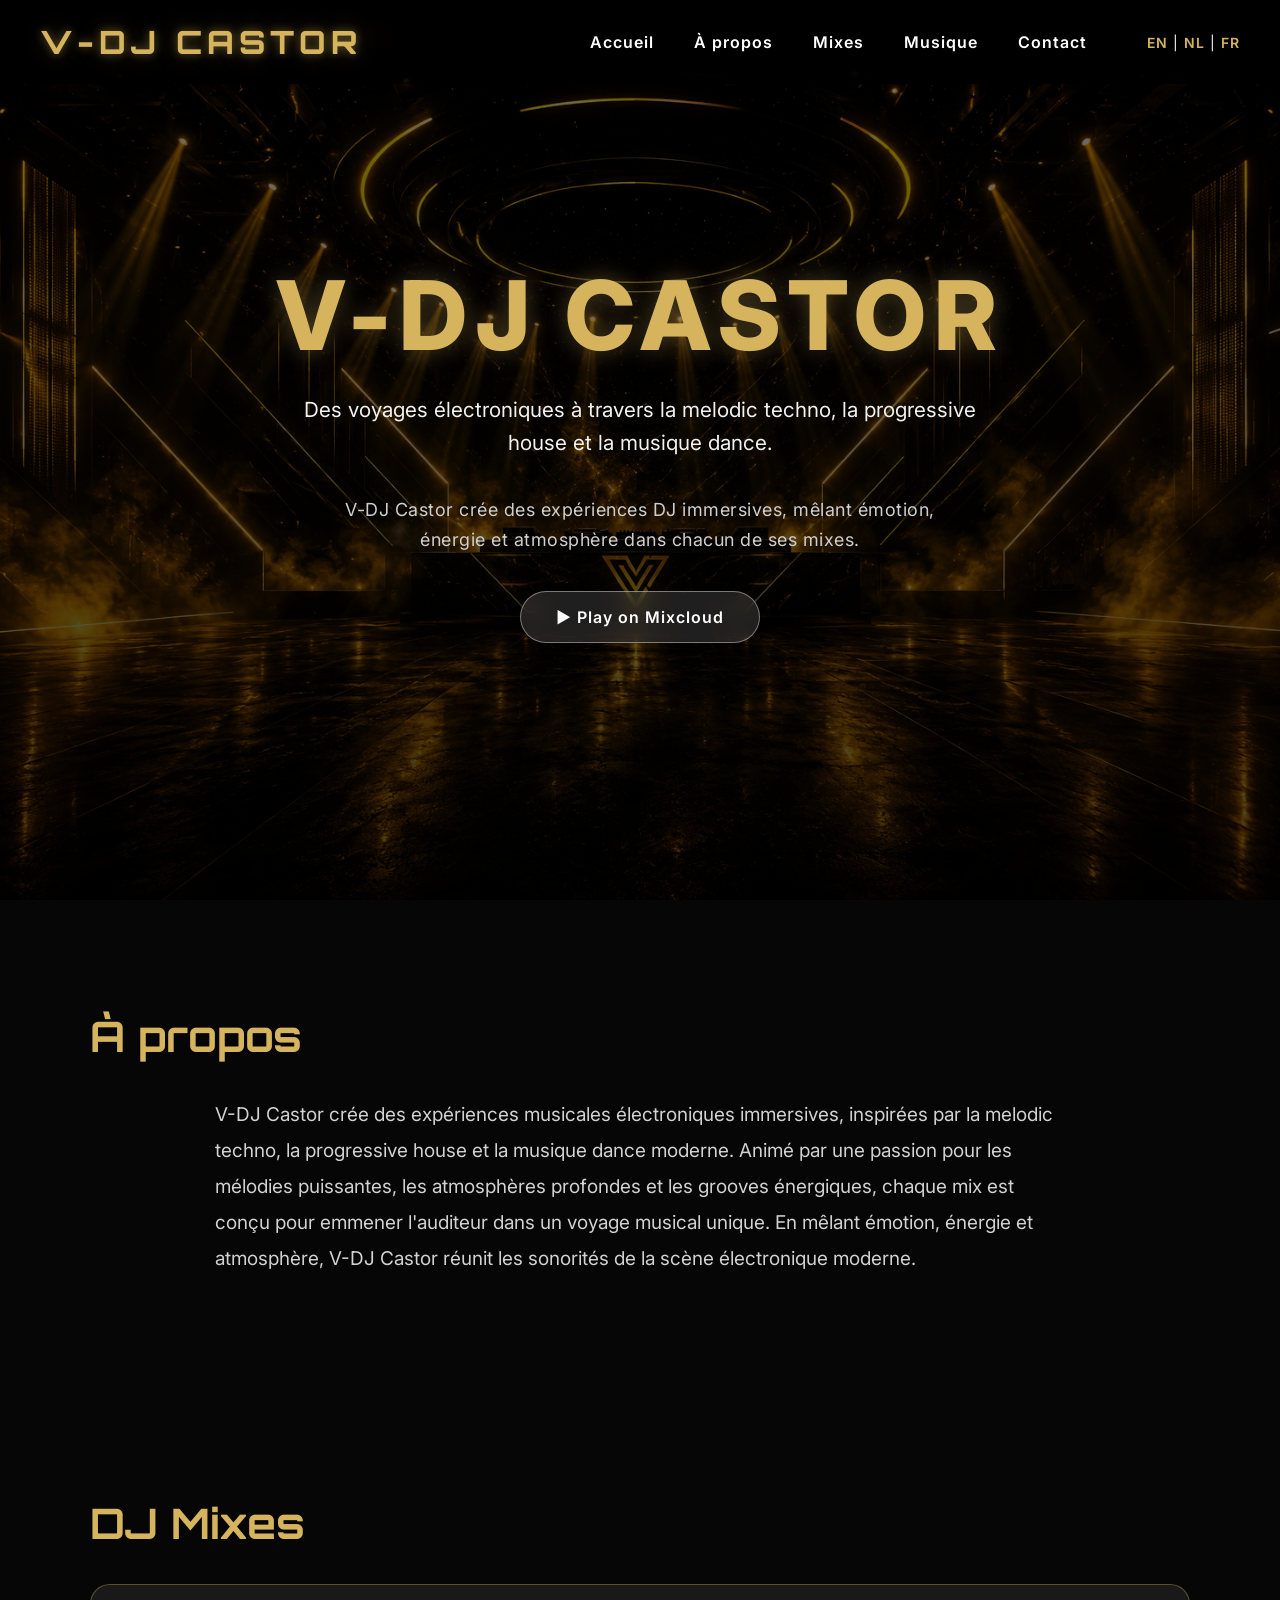
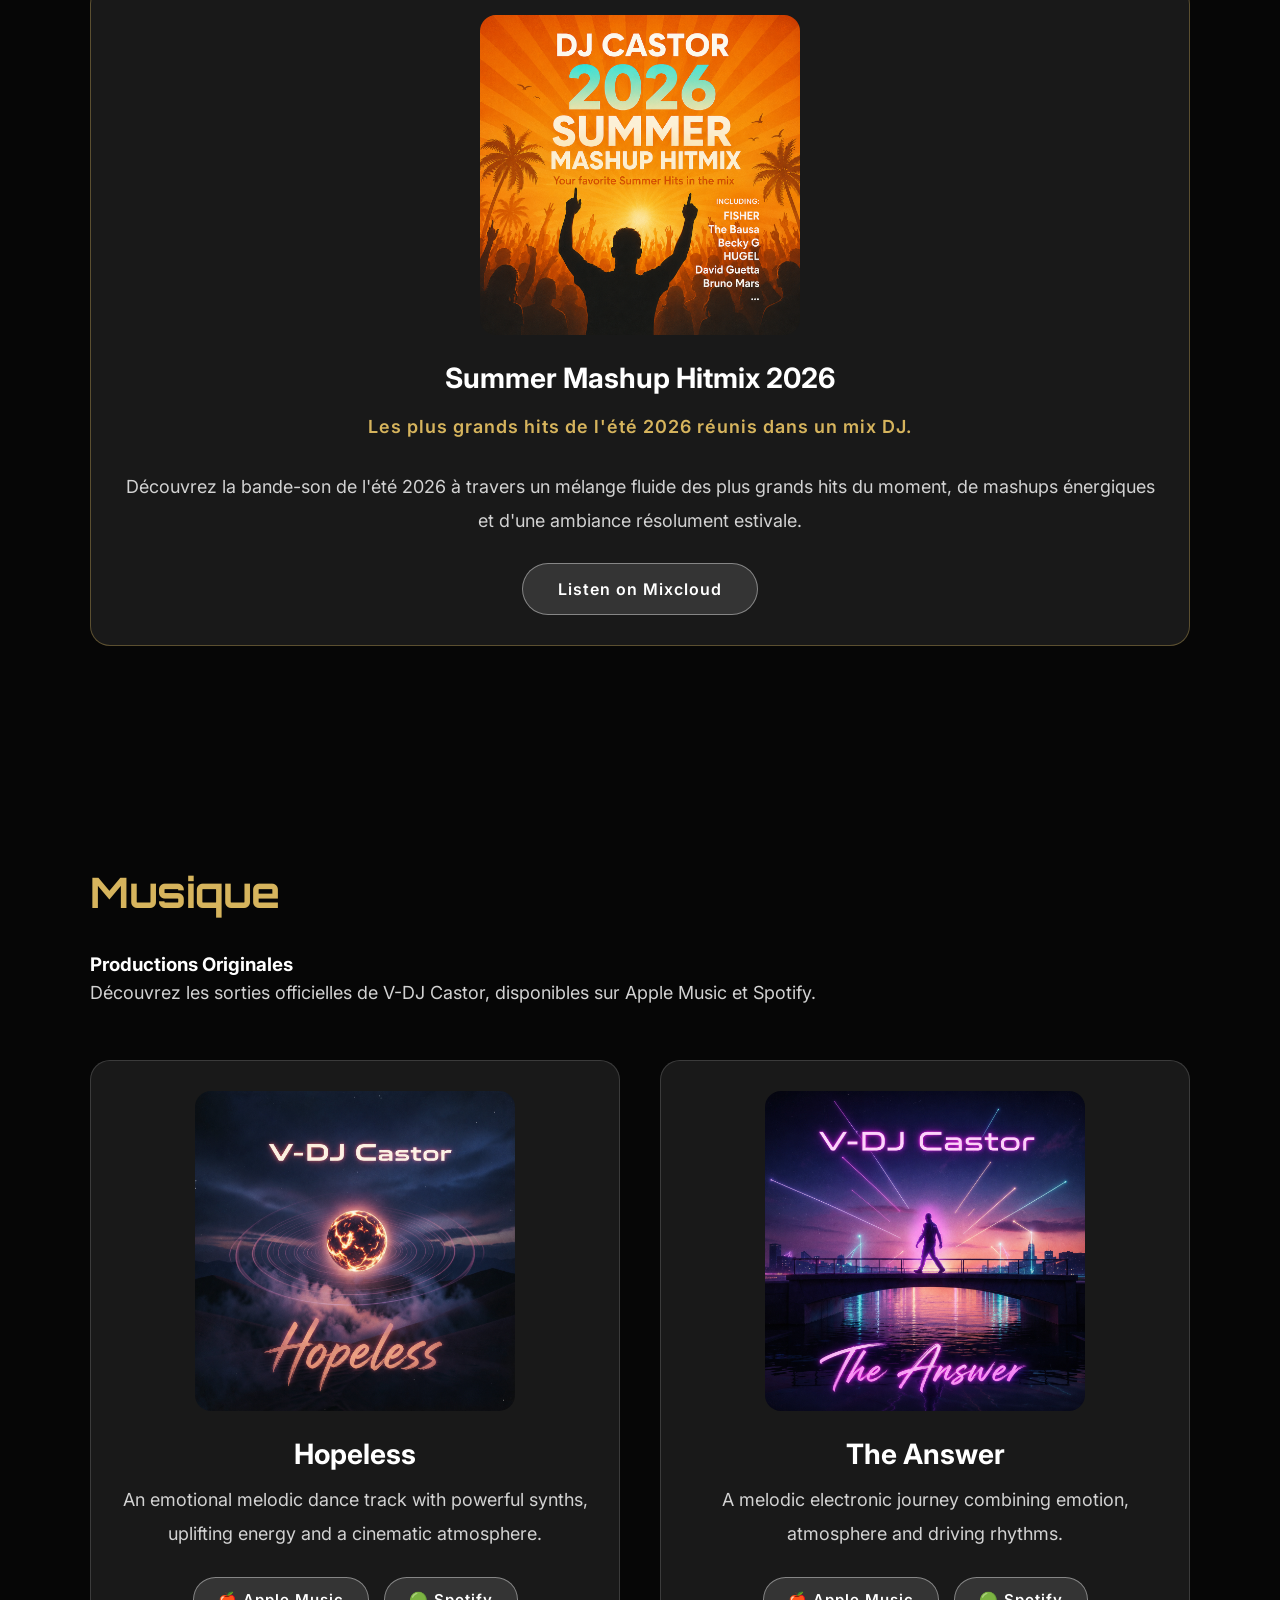
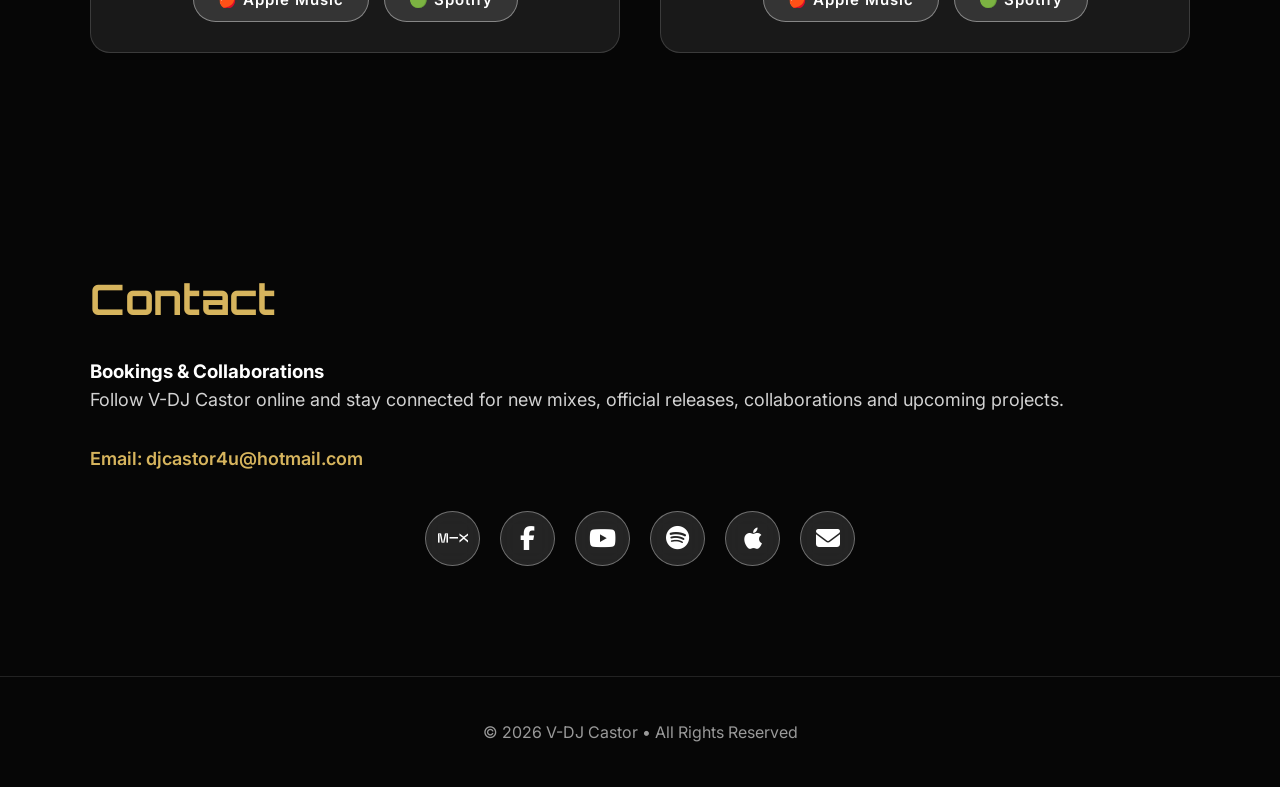
==== fr.html @ 3f1570de "Translate music section to French" ====
<!DOCTYPE html>
<html lang="fr">

<head>
    <meta charset="UTF-8">
    <meta name="viewport" content="width=device-width, initial-scale=1.0">

    <title>V-DJ Castor | Site Officiel</title>

    <meta name="description" content="Official website of V-DJ Castor. Electronic music, melodic techno, progressive house and exclusive DJ mixes.">

    <link rel="stylesheet" href="css/style.css">
    <link rel="stylesheet" href="https://cdnjs.cloudflare.com/ajax/libs/font-awesome/6.7.2/css/all.min.css">
</head>

<body>

<header>

    <nav class="navbar">

        <div class="logo">
            V-DJ CASTOR
        </div>

<ul class="menu">
    <li><a href="#">Accueil</a></li>
    <li><a href="#about">À propos</a></li>
    <li><a href="#mixes">Mixes</a></li>
    <li><a href="#music">Musique</a></li>
    <li><a href="#contact">Contact</a></li>

    <li class="language">
        <a href="index.html">EN</a> |
        <a href="nl.html">NL</a> |
        <a href="fr.html">FR</a>
    </li>

</ul>

    </nav>

</header>



<section class="hero">

    <div class="overlay"></div>

    <div class="hero-content">

        <h1>V-DJ CASTOR</h1>

<p class="tagline">

    Des voyages électroniques à travers la melodic techno,
    la progressive house et la musique dance.

</p>

<p class="hero-description">

    V-DJ Castor crée des expériences DJ immersives,
    mêlant émotion, énergie et atmosphère dans chacun de ses mixes.

</p>

        <div class="buttons">

<a href="https://www.mixcloud.com/vdjcastor/summer-mashup-hitmix-2026/"
   target="_blank"
   class="btn">

    ▶ Play on Mixcloud

</a>

        </div>

    </div>

</section>



<section id="about">

    <div class="container">

        <h2>À propos</h2>

<p>

V-DJ Castor crée des expériences musicales électroniques immersives,
inspirées par la melodic techno, la progressive house et la musique dance moderne.

Animé par une passion pour les mélodies puissantes, les atmosphères profondes
et les grooves énergiques, chaque mix est conçu pour emmener l'auditeur
dans un voyage musical unique.

En mêlant émotion, énergie et atmosphère, V-DJ Castor réunit
les sonorités de la scène électronique moderne.

</p>

    </div>

</section>



<section id="mixes">

    <div class="container">

        <h2>DJ Mixes</h2>

        <div class="release-card">

            <img src="summer-mashup-hitmix-2026.png" alt="Summer Mashup Hitmix 2026 artwork">

<h3>Summer Mashup Hitmix 2026</h3>

<p class="mix-subtitle">

Les plus grands hits de l'été 2026 réunis dans un mix DJ.

</p>

<p>

Découvrez la bande-son de l'été 2026 à travers un mélange fluide
des plus grands hits du moment, de mashups énergiques
et d'une ambiance résolument estivale.

</p>

            <a href="https://www.mixcloud.com/vdjcastor/summer-mashup-hitmix-2026/"
               target="_blank"
               class="btn">

                Listen on Mixcloud

            </a>

        </div>

    </div>

</section>



<section id="music">

    <div class="container">

        <h2>Musique</h2>

        <h3>Productions Originales</h3>

        <p>

Découvrez les sorties officielles de V-DJ Castor,
disponibles sur Apple Music et Spotify.

        </p>

        <div class="release-grid">

            <div class="release-card">

                <img src="Hopeless cover art.png" alt="Hopeless cover artwork">

                <h3>Hopeless</h3>

                <p>

                    An emotional melodic dance track with powerful synths,
                    uplifting energy and a cinematic atmosphere.

                </p>

                <div class="release-buttons">

                    <a href="https://music.apple.com/be/album/hopeless-single/6775090363?l=nl"
                       target="_blank"
                       class="btn">

                        🍎 Apple Music

                    </a>

                    <a href="https://open.spotify.com/album/4sCJBItU2hN3xuMqGsxaxc?si=ZPh7dilHTuiEB2zSJ-w8Kw"
                       target="_blank"
                       class="btn">

                        🟢 Spotify

                    </a>

                </div>

            </div>

            <div class="release-card">

                <img src="The Answer cover art.png" alt="The Answer cover artwork">

                <h3>The Answer</h3>

                <p>

                    A melodic electronic journey combining emotion,
                    atmosphere and driving rhythms.

                </p>

                <div class="release-buttons">

                    <a href="https://music.apple.com/be/album/the-answer/6775074462?i=6775074793&l=nl"
                       target="_blank"
                       class="btn">

                        🍎 Apple Music

                    </a>

                    <a href="https://open.spotify.com/album/5et8XzQN81DNGTvFKgespl?si=CTxkw0fFRmKLQF6msoszQQ"
                       target="_blank"
                       class="btn">

                        🟢 Spotify

                    </a>

                </div>

            </div>

        </div>

    </div>

</section>


<section id="contact">

    <div class="container">

        <h2>Contact</h2>

        <h3>Bookings & Collaborations</h3>

        <p>
Follow V-DJ Castor online and stay connected for new mixes,
official releases, collaborations and upcoming projects.
        </p>

<p class="contact-email">

    Email: djcastor4u@hotmail.com

</p>

<div class="social-links">

    <a href="https://www.mixcloud.com/vdjcastor/" target="_blank" aria-label="Mixcloud">
        <i class="fa-brands fa-mixcloud"></i>
    </a>

    <a href="https://www.facebook.com/vdjcastor" target="_blank" aria-label="Facebook">
        <i class="fa-brands fa-facebook-f"></i>
    </a>

    <a href="https://www.youtube.com/@VDJCastor" target="_blank" aria-label="YouTube">
        <i class="fa-brands fa-youtube"></i>
    </a>

    <a href="https://open.spotify.com/artist/5SA2V8er8VQ8q1bQQ3dQsD" target="_blank" aria-label="Spotify">
        <i class="fa-brands fa-spotify"></i>
    </a>

    <a href="https://music.apple.com/be/artist/v-dj-castor/6775043897?l=nl" target="_blank" aria-label="Apple Music">
        <i class="fa-brands fa-apple"></i>
    </a>

    <a href="mailto:djcastor4u@hotmail.com" aria-label="Email">
        <i class="fa-solid fa-envelope"></i>
    </a>

</div>

    </div>

</section>



<footer>

    © 2026 V-DJ Castor • All Rights Reserved

</footer>


<script src="js/script.js"></script>

</body>
</html>
---- css/style.css ----
/* ===========================
   GOOGLE FONT
=========================== */

@import url('https://fonts.googleapis.com/css2?family=Orbitron:wght@400;600;700&family=Inter:wght@300;400;500;600&display=swap');



/* ===========================
   RESET
=========================== */

*{
    margin:0;
    padding:0;
    box-sizing:border-box;
}



html{
    scroll-behavior:smooth;
}



body{

    background:#060606;

    color:white;

    font-family:'Inter',sans-serif;

}



/* ===========================
   NAVIGATION
=========================== */

header{

    position:fixed;

    top:0;

    width:100%;

    z-index:1000;

    background:rgba(0,0,0,.45);

    backdrop-filter:blur(12px);

}



.navbar{

    width:100%;

    max-width:1300px;

    margin:auto;

    display:flex;

    justify-content:space-between;

    align-items:center;

    padding:22px 40px;

    background:rgba(0,0,0,.25);

    backdrop-filter:blur(10px);

}



.logo{

    font-family:'Orbitron',sans-serif;

    color:#d6b45d;

    font-size:32px;

    letter-spacing:5px;

    font-weight:800;

    text-transform:uppercase;

    text-shadow:
    0 0 10px rgba(214,180,93,.45),
    0 0 25px rgba(214,180,93,.25);

}



.menu{

    list-style:none;

    display:flex;

    align-items:center;

    gap:40px;

    margin:0;

    padding:0;

}



.menu a{

    color:white;

    text-decoration:none;

    font-weight:600;

    letter-spacing:1px;

    position:relative;

    transition:.3s ease;

}


/* hover effect */

.menu a:hover{

    color:#d6b45d;

    text-shadow:
    0 0 10px rgba(214,180,93,.5);

}



/* ===========================
   HERO
=========================== */

.hero{

    height:100vh;

    background:
    linear-gradient(rgba(0,0,0,.55),rgba(0,0,0,.72)),
    url("../background.jpg");

    background-size:cover;

    background-position:center;

    display:flex;

    justify-content:center;

    align-items:center;

    text-align:center;

    position:relative;

}



.hero-content{

    position:relative;

    z-index:2;

    max-width:900px;

    padding:20px;

}


.hero-content h1{

    font-size:clamp(3rem,8vw,6rem);

    letter-spacing:8px;

    margin-bottom:20px;

    font-weight:800;

    text-transform:uppercase;

    color:#d6b45d;

    text-shadow:0 0 25px rgba(214,180,93,.35);

}


.tagline{

    font-size:1.3rem;

    line-height:1.6;

    max-width:700px;

    margin:0 auto 35px;

    color:#f2f2f2;

}


/* ===========================
   BUTTON
=========================== */

.btn{

    display:inline-block;

    padding:15px 35px;

    border-radius:50px;

    background:rgba(255,255,255,.12);

    border:1px solid rgba(255,255,255,.4);

    color:white;

    text-decoration:none;

    font-weight:600;

    letter-spacing:1px;

    backdrop-filter:blur(10px);

    transition:.3s ease;

}


.btn:hover{

    transform:translateY(-3px);

    background:rgba(255,255,255,.25);

}



/* ===========================
   CONTENT
=========================== */

section{

    padding:110px 30px;

}



.container{

    max-width:1100px;

    margin:auto;

}



h2{

    font-family:'Orbitron',sans-serif;

    color:#d6b45d;

    font-size:42px;

    margin-bottom:35px;

}



p{

    line-height:1.9;

    font-size:18px;

    color:#d2d2d2;

}



/* ===========================
   CARD
=========================== */

.card{

    margin-top:40px;

    background:#111111;

    border:1px solid rgba(214,180,93,.35);

    border-radius:18px;

    padding:35px;

    transition:.35s;

}



.card:hover{

    transform:translateY(-6px);

    box-shadow:0 0 30px rgba(214,180,93,.18);

}



/* ===========================
   FOOTER
=========================== */

footer{

    text-align:center;

    padding:45px;

    color:#999;

    border-top:1px solid #222;

}



/* ===========================
   MOBILE
=========================== */

@media(max-width:900px){

.menu{

display:none;

}

.hero h1{

font-size:52px;

letter-spacing:3px;

}

.tagline{

    font-size:18px;

}

}
/* ===========================
   SOCIAL LINKS
=========================== */

.social-links{

    display:flex;

    justify-content:center;

    flex-wrap:wrap;

    gap:20px;

    margin-top:35px;

}


.social-links a{

    display:inline-flex;

    align-items:center;

    justify-content:center;

    width:55px;

    height:55px;

    border-radius:50%;

    color:white;

    text-decoration:none;

    font-size:24px;

    background:rgba(255,255,255,.12);

    border:1px solid rgba(255,255,255,.35);

    backdrop-filter:blur(10px);

    transition:.3s ease;

}


.social-links a:hover{

    color:#d6b45d;

    border-color:#d6b45d;

    transform:translateY(-3px);

    box-shadow:0 0 15px rgba(214,180,93,.35);

}
   .social-links a i{

    color:white;

}


.social-links a:hover i{

    color:#d6b45d;

}
.social-links a,
.social-links a:visited,
.social-links a i,
.social-links a:visited i {

    color:white !important;

}


.social-links a:hover,
.social-links a:hover i {

    color:#d6b45d !important;

}
/* ===========================
   RELEASE CARDS
=========================== */

.release-grid{

    display:grid;

    grid-template-columns:repeat(auto-fit,minmax(320px,1fr));

    gap:40px;

    margin-top:50px;

}

.release-card{

    background:rgba(255,255,255,.08);

    border:1px solid rgba(255,255,255,.15);

    border-radius:20px;

    padding:30px;

    text-align:center;

    transition:.35s ease;

}

.release-card:hover{

    transform:translateY(-8px);

    box-shadow:0 0 30px rgba(214,180,93,.20);

}

.release-card img{

    width:100%;

    max-width:320px;

    border-radius:16px;

    margin-bottom:22px;

    transition:.35s ease;

}

.release-card:hover img{

    transform:scale(1.03);

}

.release-card h3{

    margin-bottom:12px;

    font-size:28px;

}

.release-card p{

    margin-bottom:25px;

}

.release-buttons{

    display:flex;

    justify-content:center;

    gap:15px;

    flex-wrap:wrap;

}

.release-buttons .btn{

    padding:12px 24px;

    font-size:15px;

}

.release-card{

    overflow:hidden;

}

.release-card img{

    transition:transform .35s ease;

}

.release-card:hover img{

    transform:scale(1.04);

}

.mix-subtitle{

    color:#d6b45d;

    font-weight:600;

    font-size:18px;

    margin:15px 0 10px;

    letter-spacing:1px;

}

#mixes .release-card{

    border-color:rgba(214,180,93,.35);

}

.hero-description{

    max-width:650px;

    margin:0 auto 35px;

    color:#cfcfcf;

    font-size:18px;

    line-height:1.7;

    letter-spacing:.5px;

}

#about p{

    max-width:850px;

    margin:auto;

    font-size:19px;

    line-height:1.9;

}

.contact-email{

    margin-top:25px;

    color:#d6b45d;

    font-weight:600;

    font-size:18px;

}

.language{

    margin-left:20px;

    font-size:14px;

    letter-spacing:1px;

}

.language a{

    color:#d6b45d;

    text-decoration:none;

    font-weight:600;

}

.language a:hover{

    color:white;

}
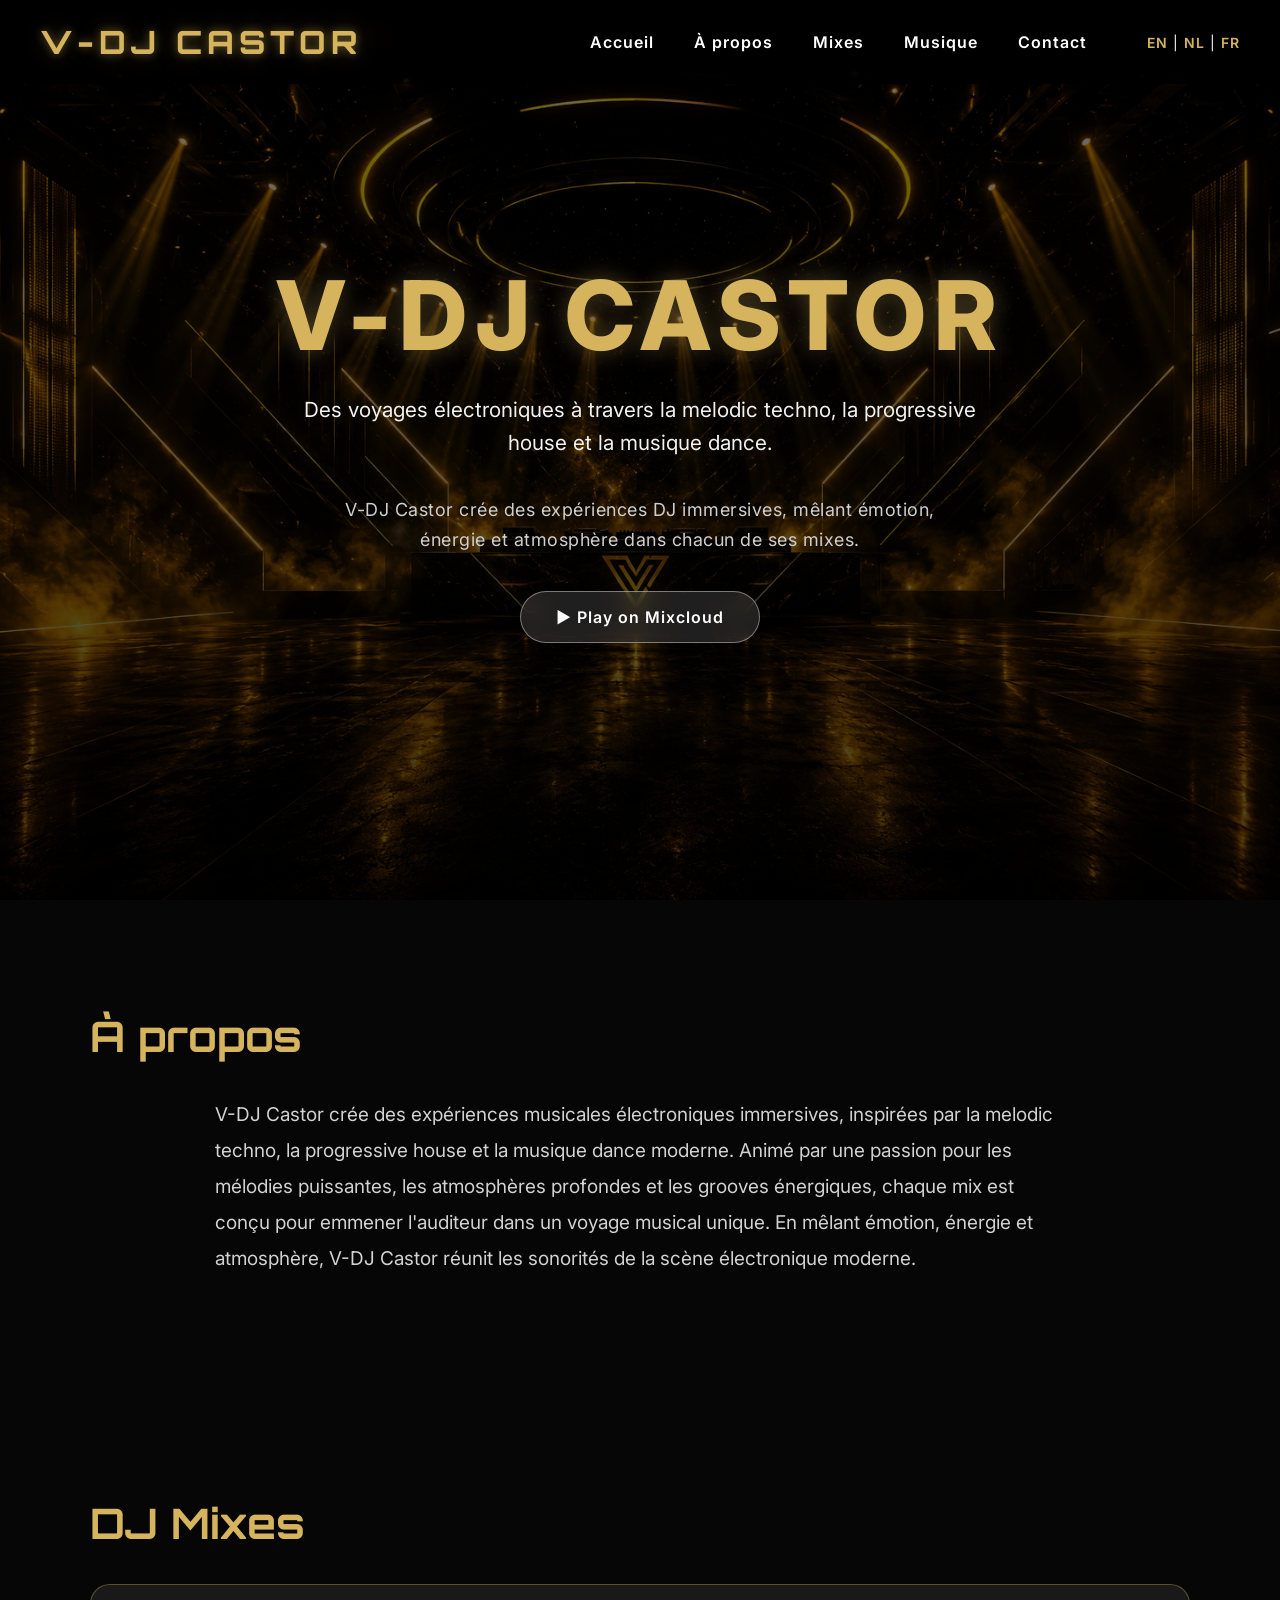
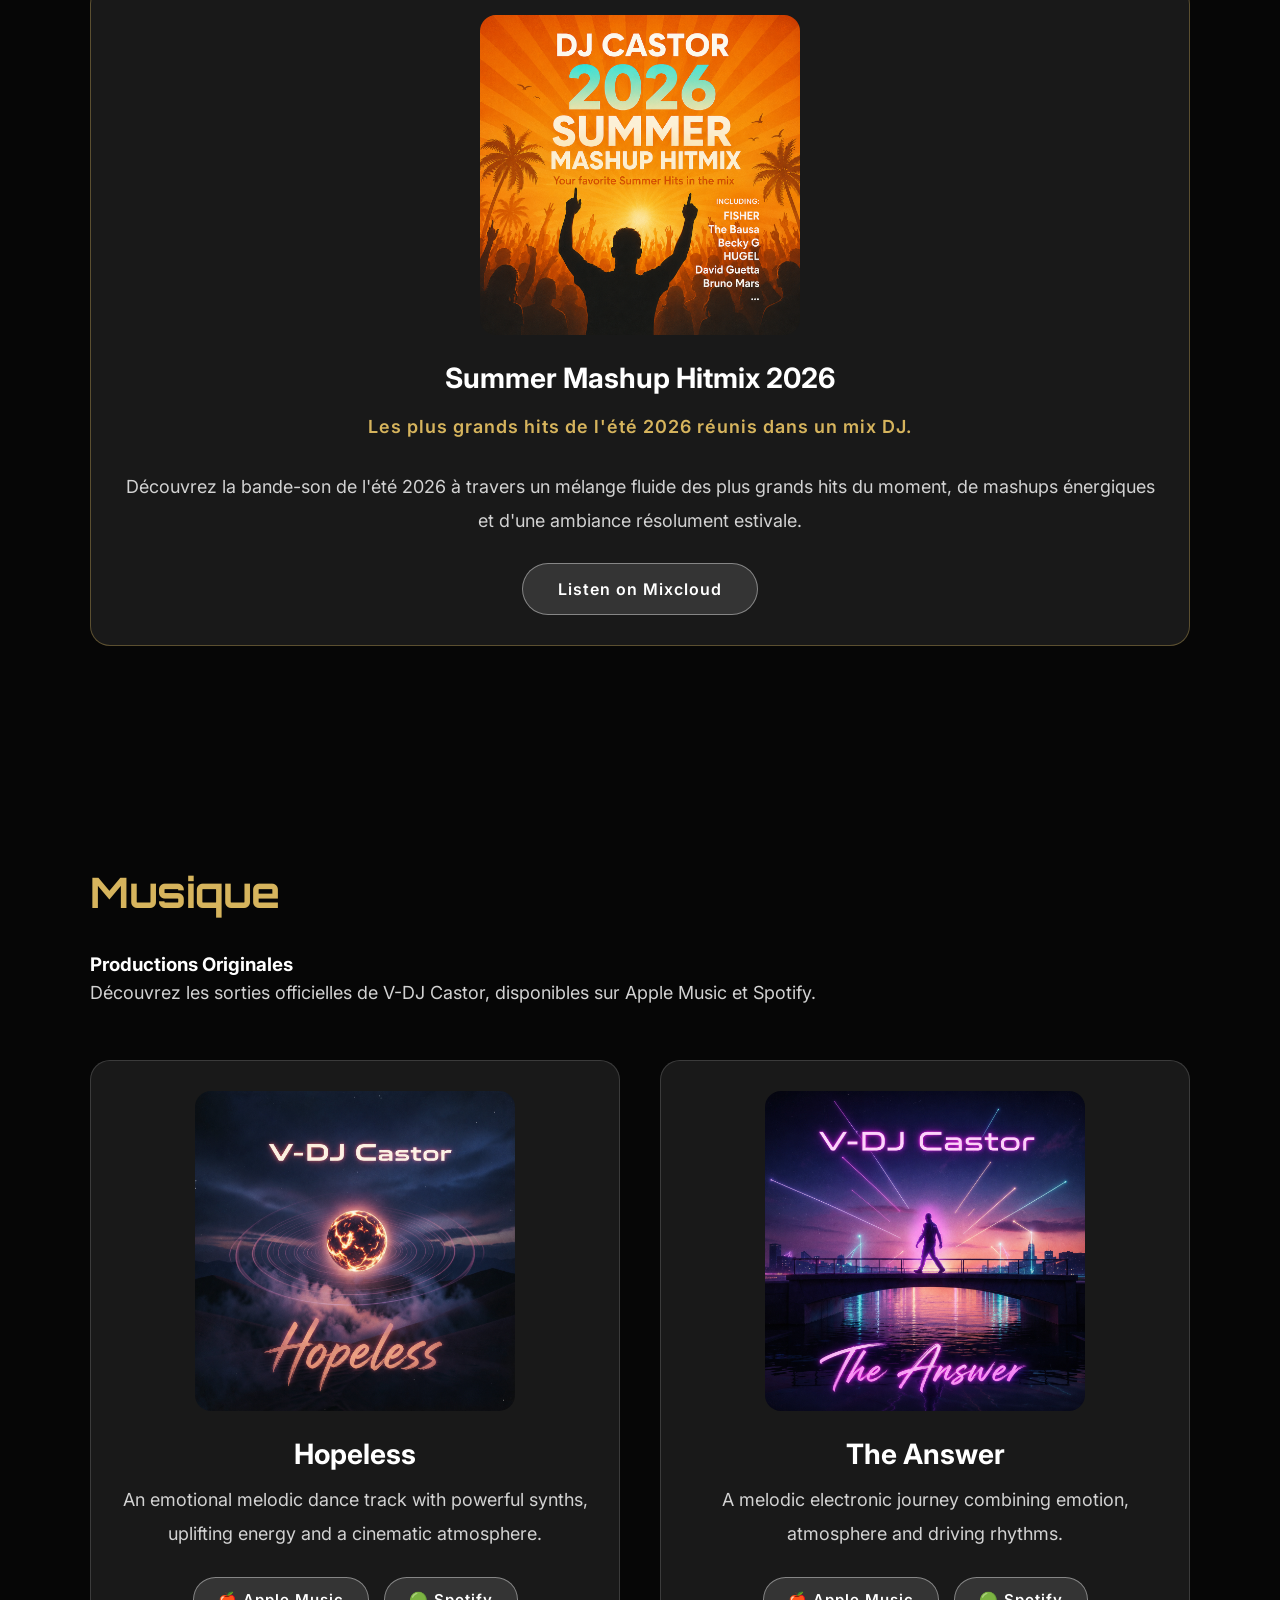
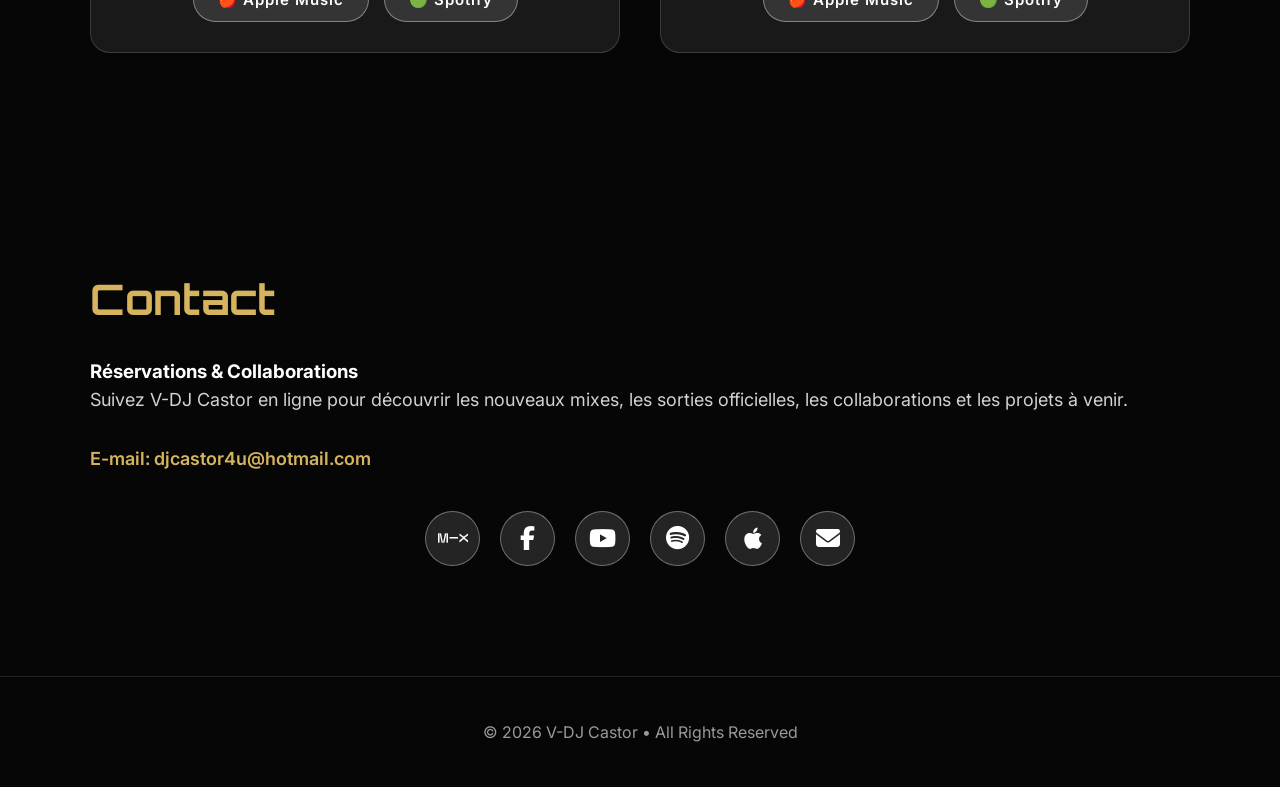
==== commit 25b1d3ef: "Improve French text in contact section Updated French translations for bookings and collaborations, " ====
--- a/fr.html
+++ b/fr.html
@@ -252,16 +252,16 @@
 
         <h2>Contact</h2>
 
-        <h3>Bookings & Collaborations</h3>
+<h3>Réservations & Collaborations</h3>
 
         <p>
-Follow V-DJ Castor online and stay connected for new mixes,
-official releases, collaborations and upcoming projects.
+Suivez V-DJ Castor en ligne pour découvrir les nouveaux mixes,
+les sorties officielles, les collaborations et les projets à venir.
         </p>
 
 <p class="contact-email">
 
-    Email: djcastor4u@hotmail.com
+    E-mail: djcastor4u@hotmail.com
 
 </p>
 
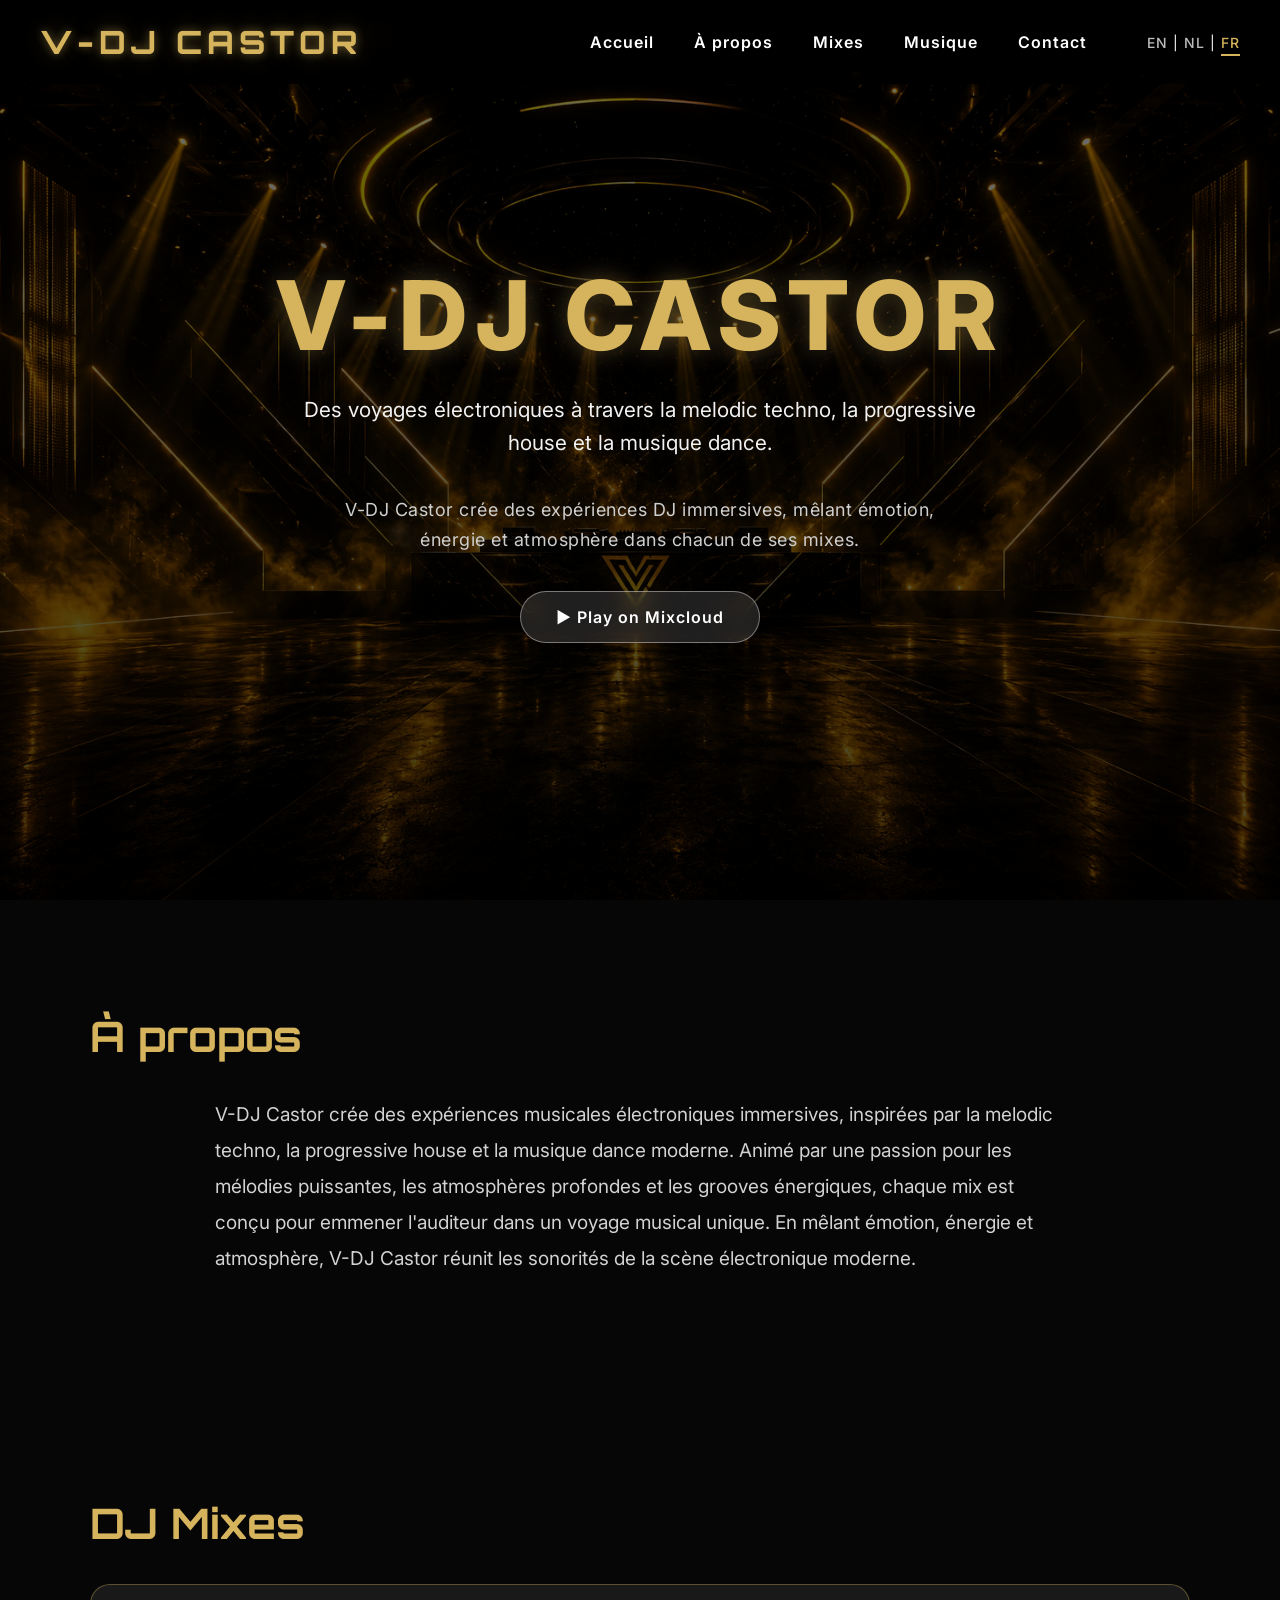
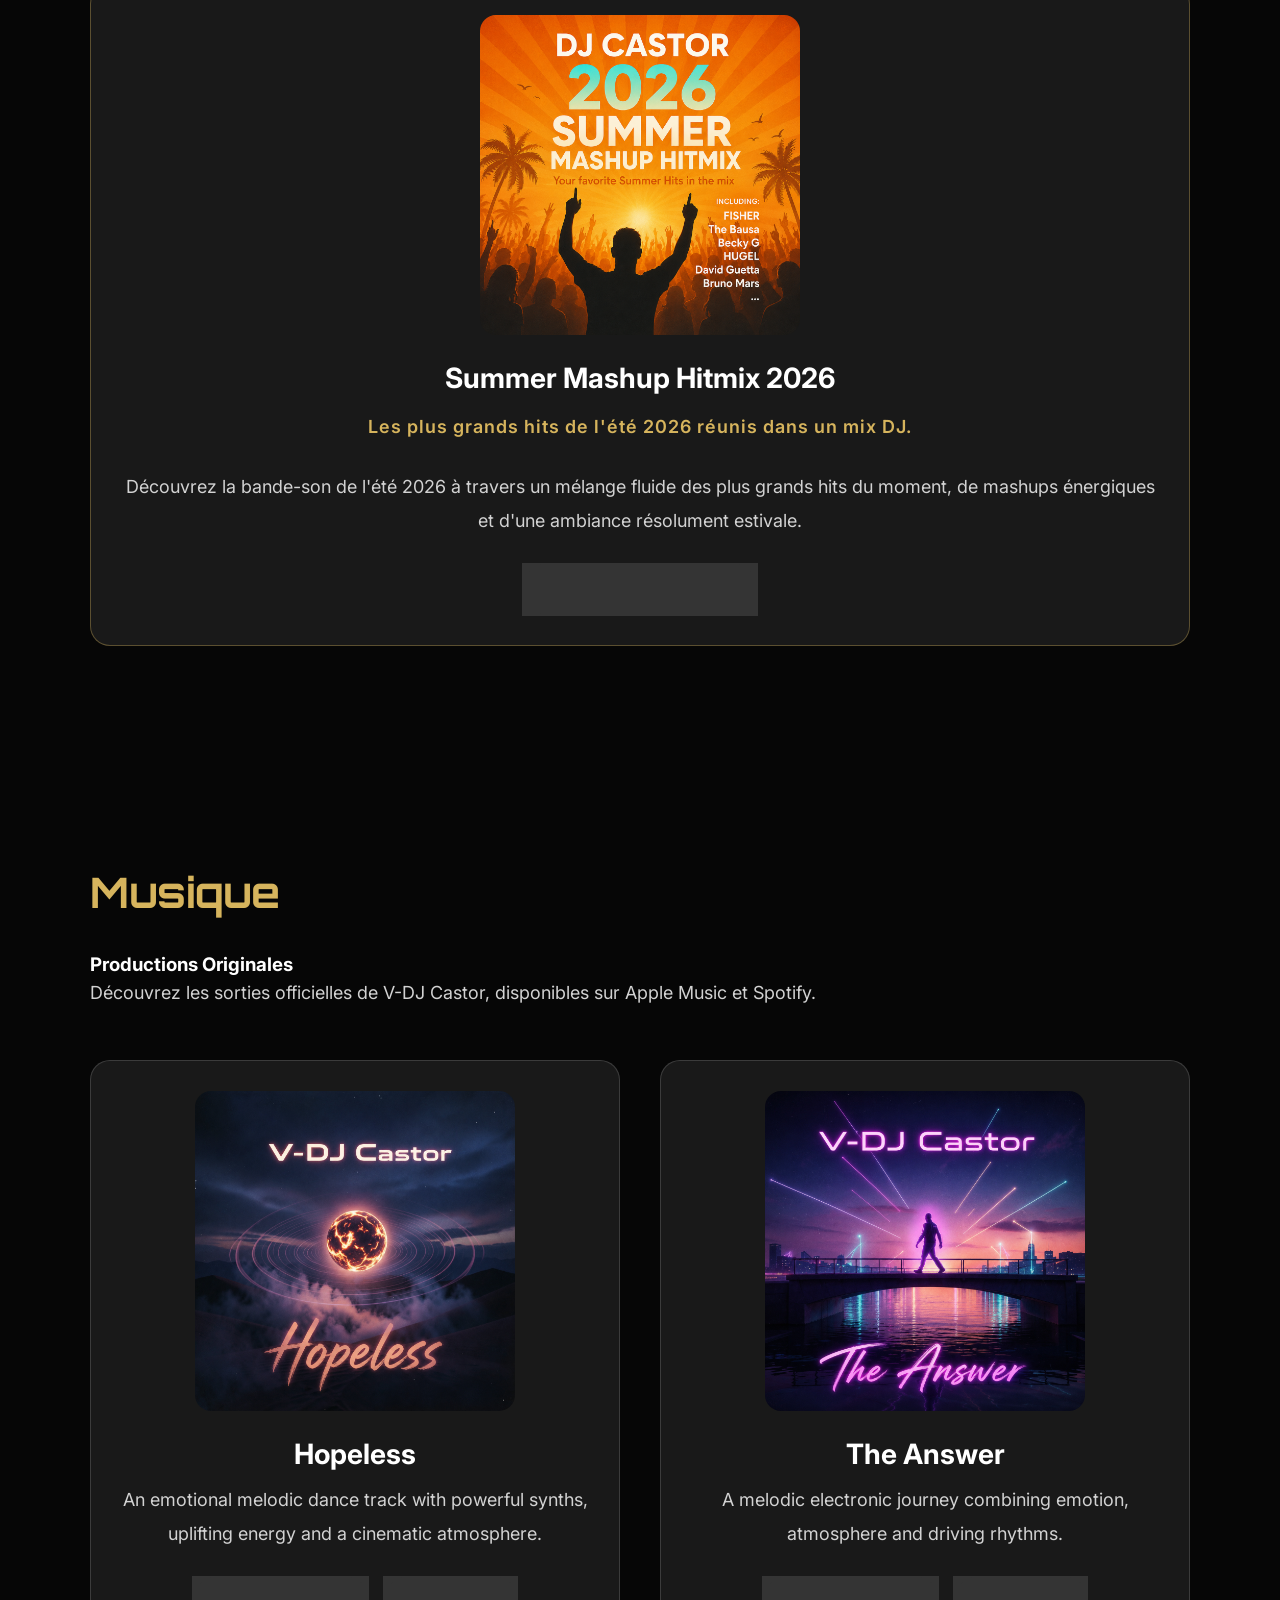
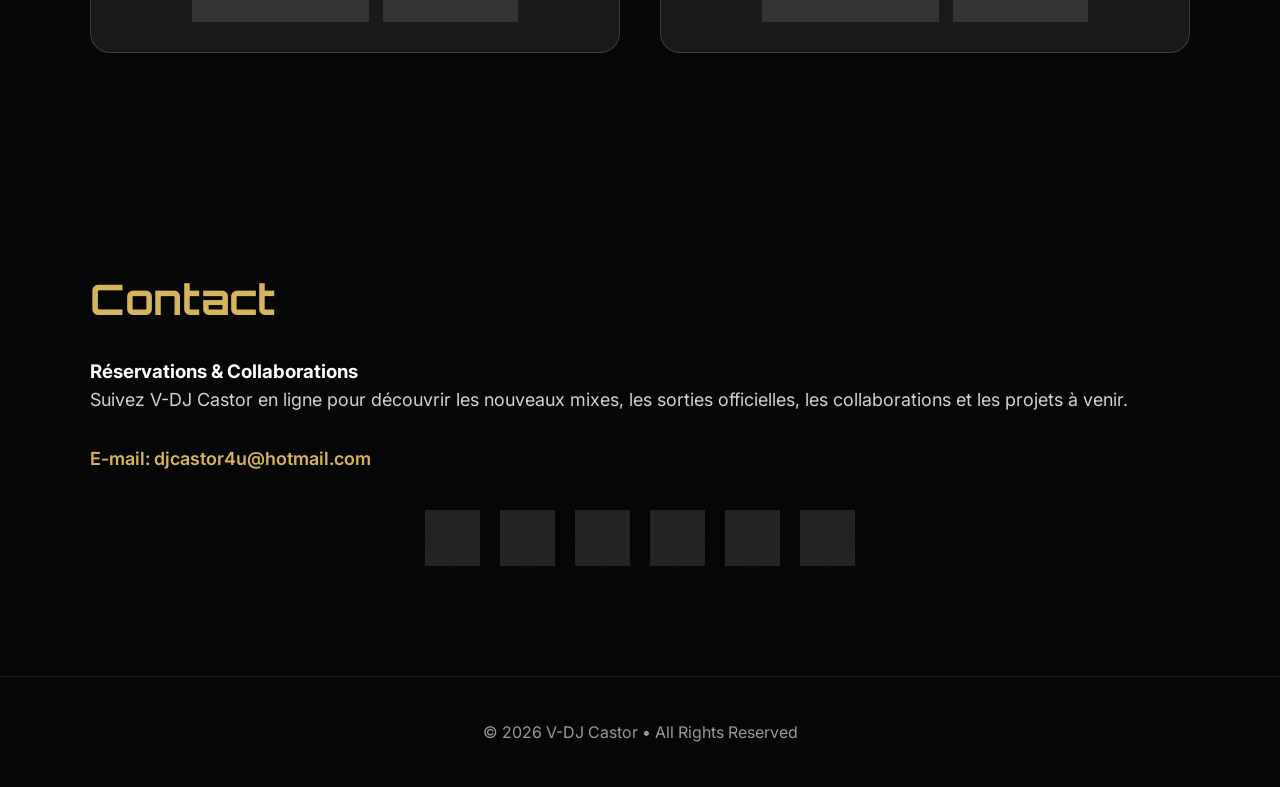
==== commit 22ef0c9a: "Add favicon link to fr.html" ====
--- a/fr.html
+++ b/fr.html
@@ -11,6 +11,8 @@
 
     <link rel="stylesheet" href="css/style.css">
     <link rel="stylesheet" href="https://cdnjs.cloudflare.com/ajax/libs/font-awesome/6.7.2/css/all.min.css">
+
+    <link rel="icon" type="image/png" href="favicon.png">    
 </head>
 
 <body>
@@ -33,7 +35,7 @@
     <li class="language">
         <a href="index.html">EN</a> |
         <a href="nl.html">NL</a> |
-        <a href="fr.html">FR</a>
+        <a href="fr.html" class="active-language">FR</a>
     </li>
 
 </ul>
--- a/css/style.css
+++ b/css/style.css
@@ -668,16 +668,30 @@
 
 .language a{
 
-    color:#d6b45d;
+    color:#bbbbbb;
 
     text-decoration:none;
 
-    font-weight:600;
+    font-weight:500;
+
+    transition:.3s ease;
 
 }
 
 .language a:hover{
 
-    color:white;
-
-}
+    color:#d6b45d;
+
+}
+
+.active-language{
+
+    color:#d6b45d !important;
+
+    font-weight:700;
+
+    border-bottom:2px solid #d6b45d;
+
+    padding-bottom:3px;
+
+}
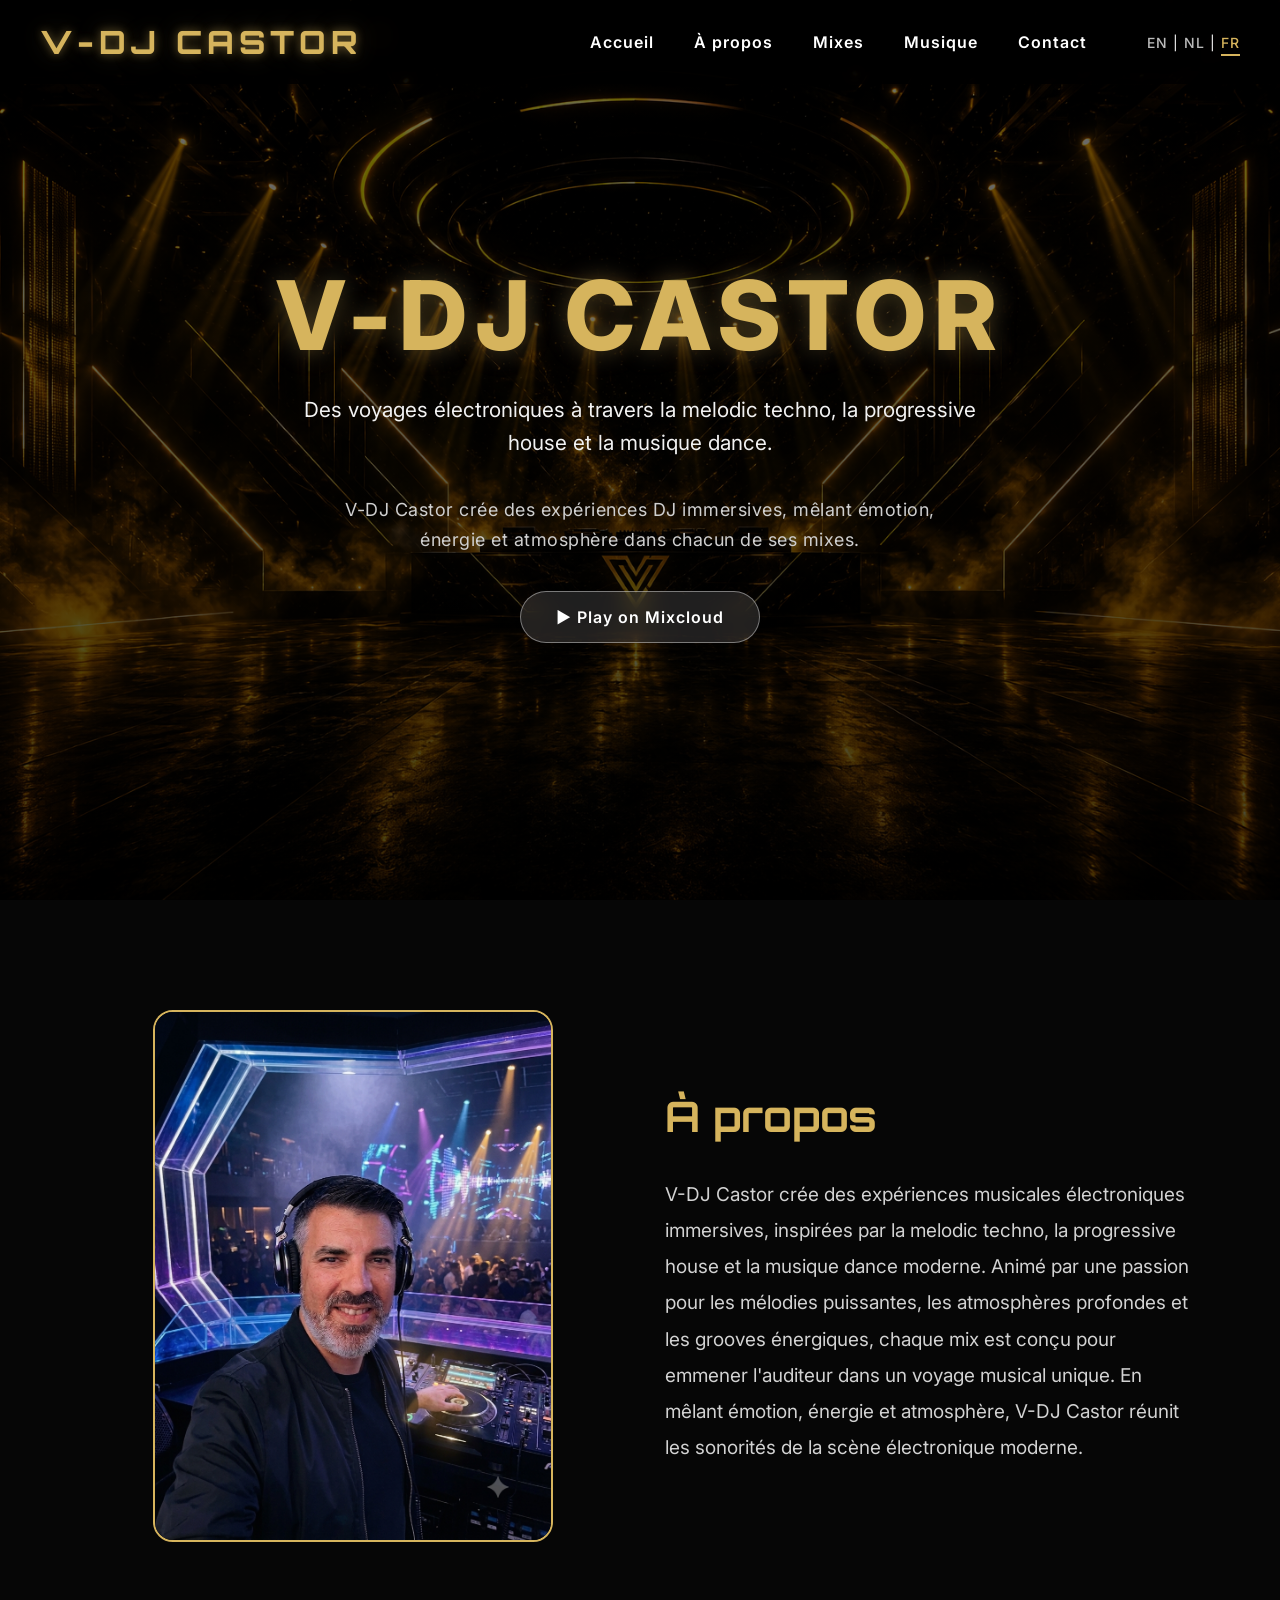
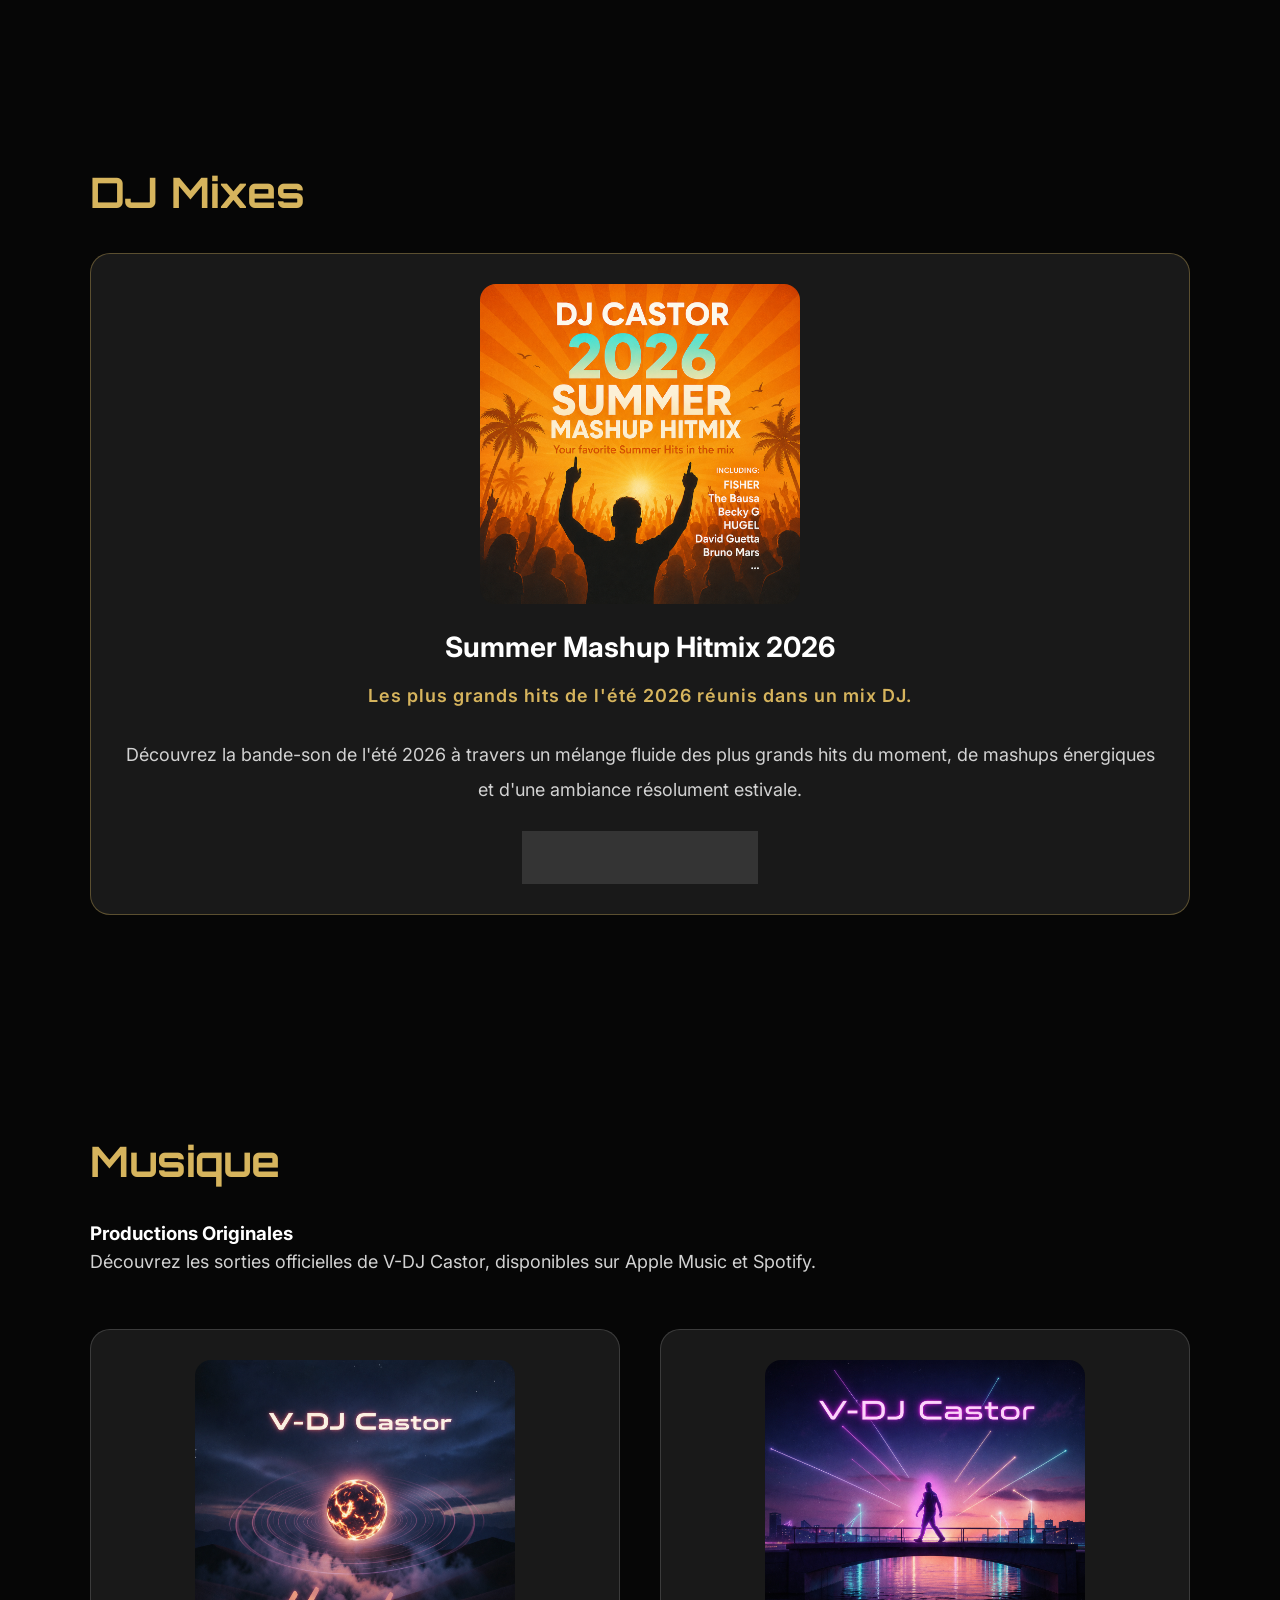
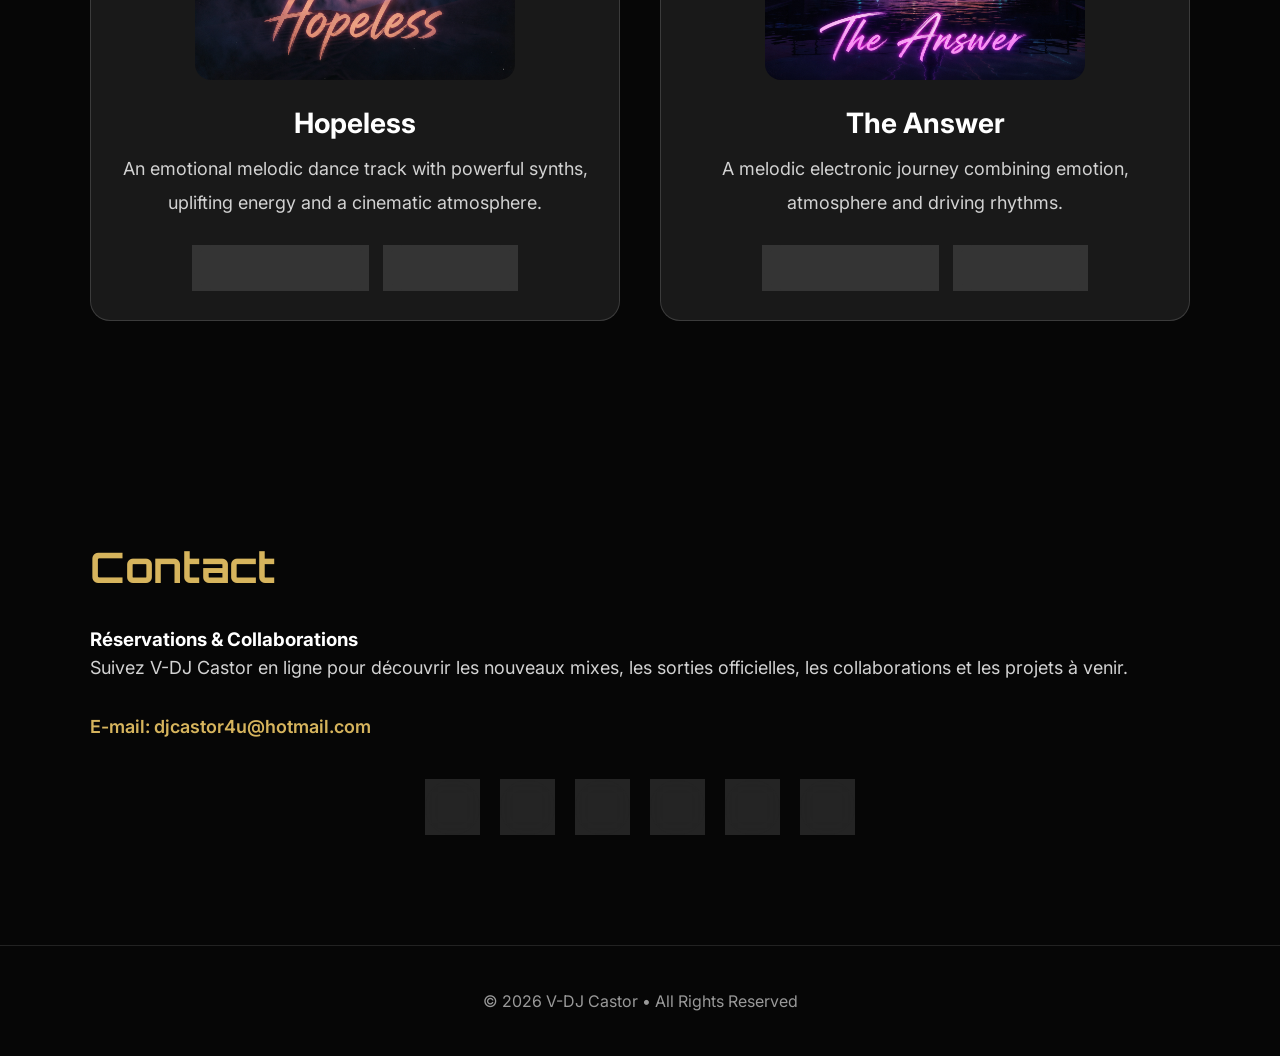
==== commit 44529c61: "Enhance about section with image and text Added an image and text section to the about page." ====
--- a/fr.html
+++ b/fr.html
@@ -90,6 +90,14 @@
 
     <div class="container">
 
+        <div class="about-container">
+
+            <div class="about-image">
+                <img src="vdjcastor.png" alt="Portrait de V-DJ Castor, artiste DJ de musique électronique">
+            </div>
+
+            <div class="about-text">
+
         <h2>À propos</h2>
 
 <p>
--- a/css/style.css
+++ b/css/style.css
@@ -695,3 +695,41 @@
     padding-bottom:3px;
 
 }
+
+/* About Section */
+
+.about-container {
+    display: flex;
+    align-items: center;
+    gap: 50px;
+}
+
+.about-image {
+    flex: 1;
+    text-align: center;
+}
+
+.about-image img {
+    width: 100%;
+    max-width: 400px;
+    border-radius: 20px;
+    border: 2px solid #d6b45d;
+}
+
+.about-text {
+    flex: 1;
+}
+
+
+@media (max-width: 768px) {
+
+    .about-container {
+        flex-direction: column;
+        gap: 30px;
+    }
+
+    .about-image img {
+        max-width: 300px;
+    }
+
+}
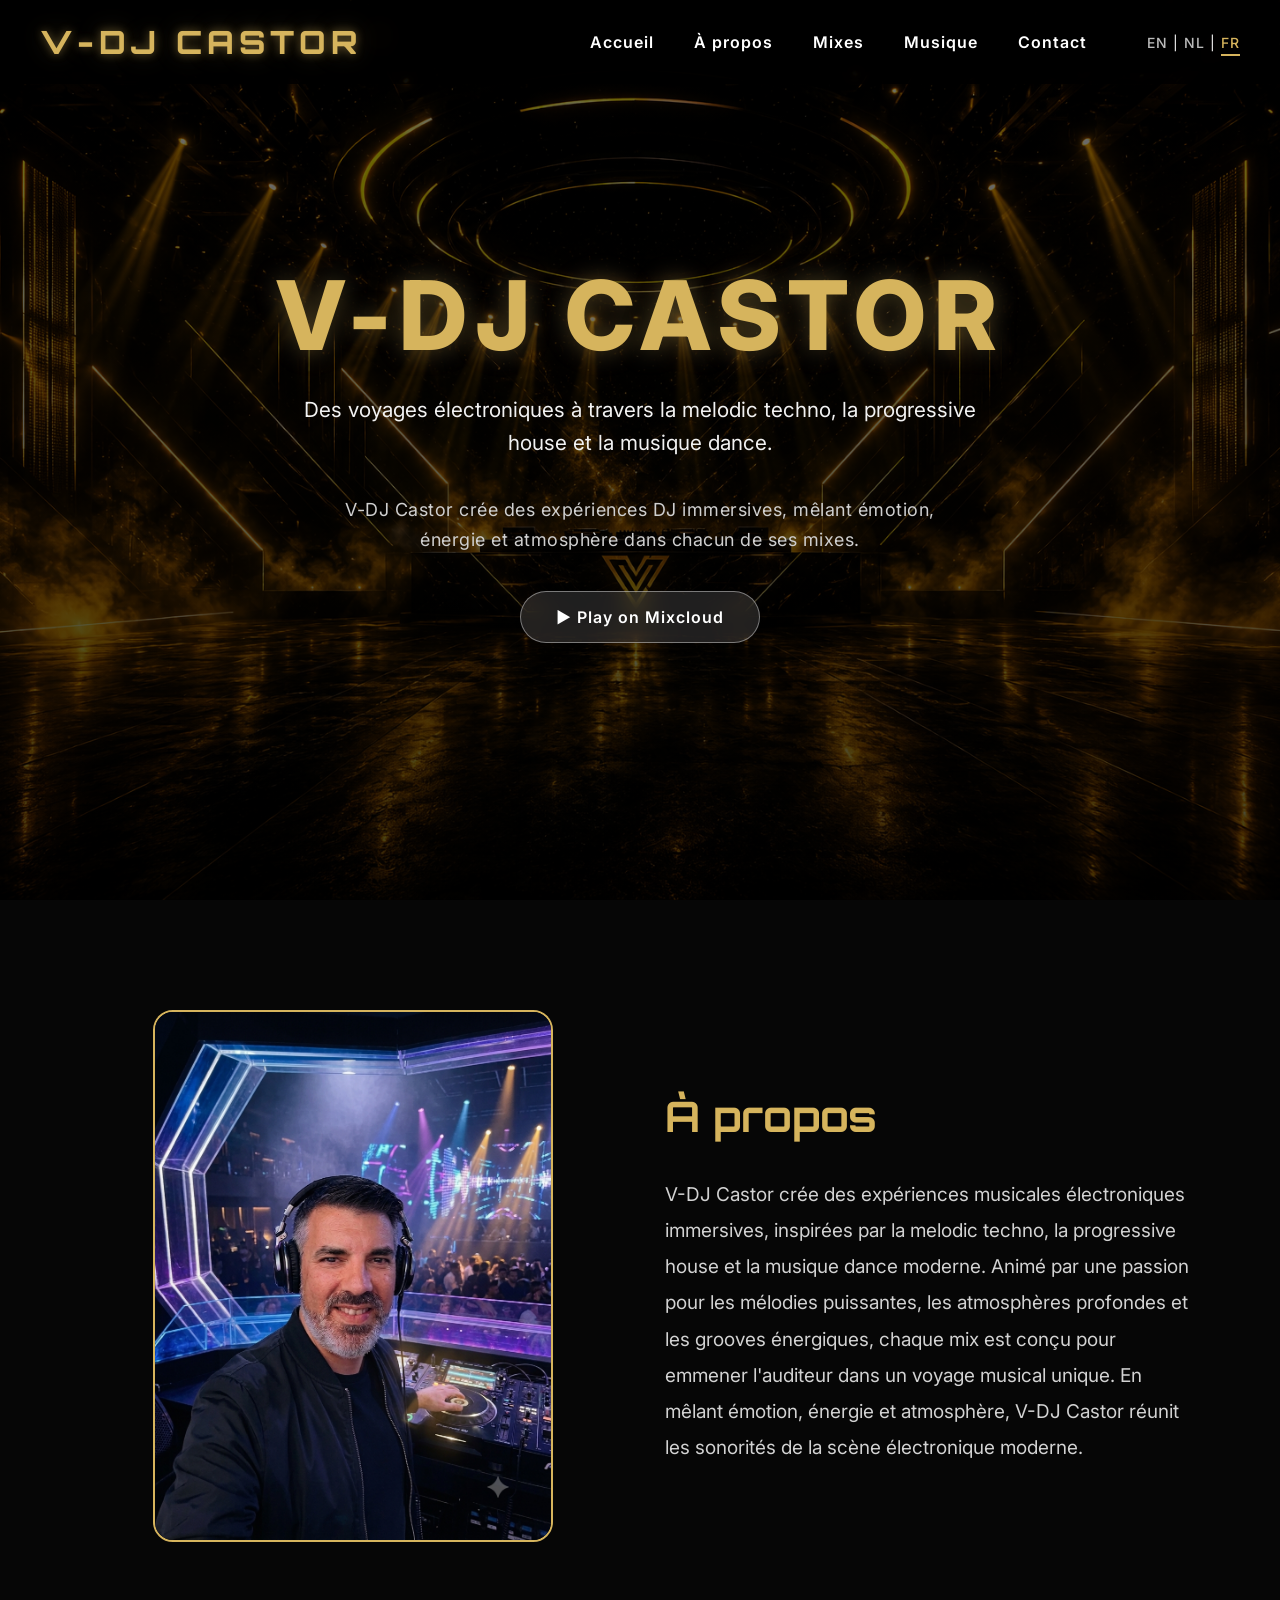
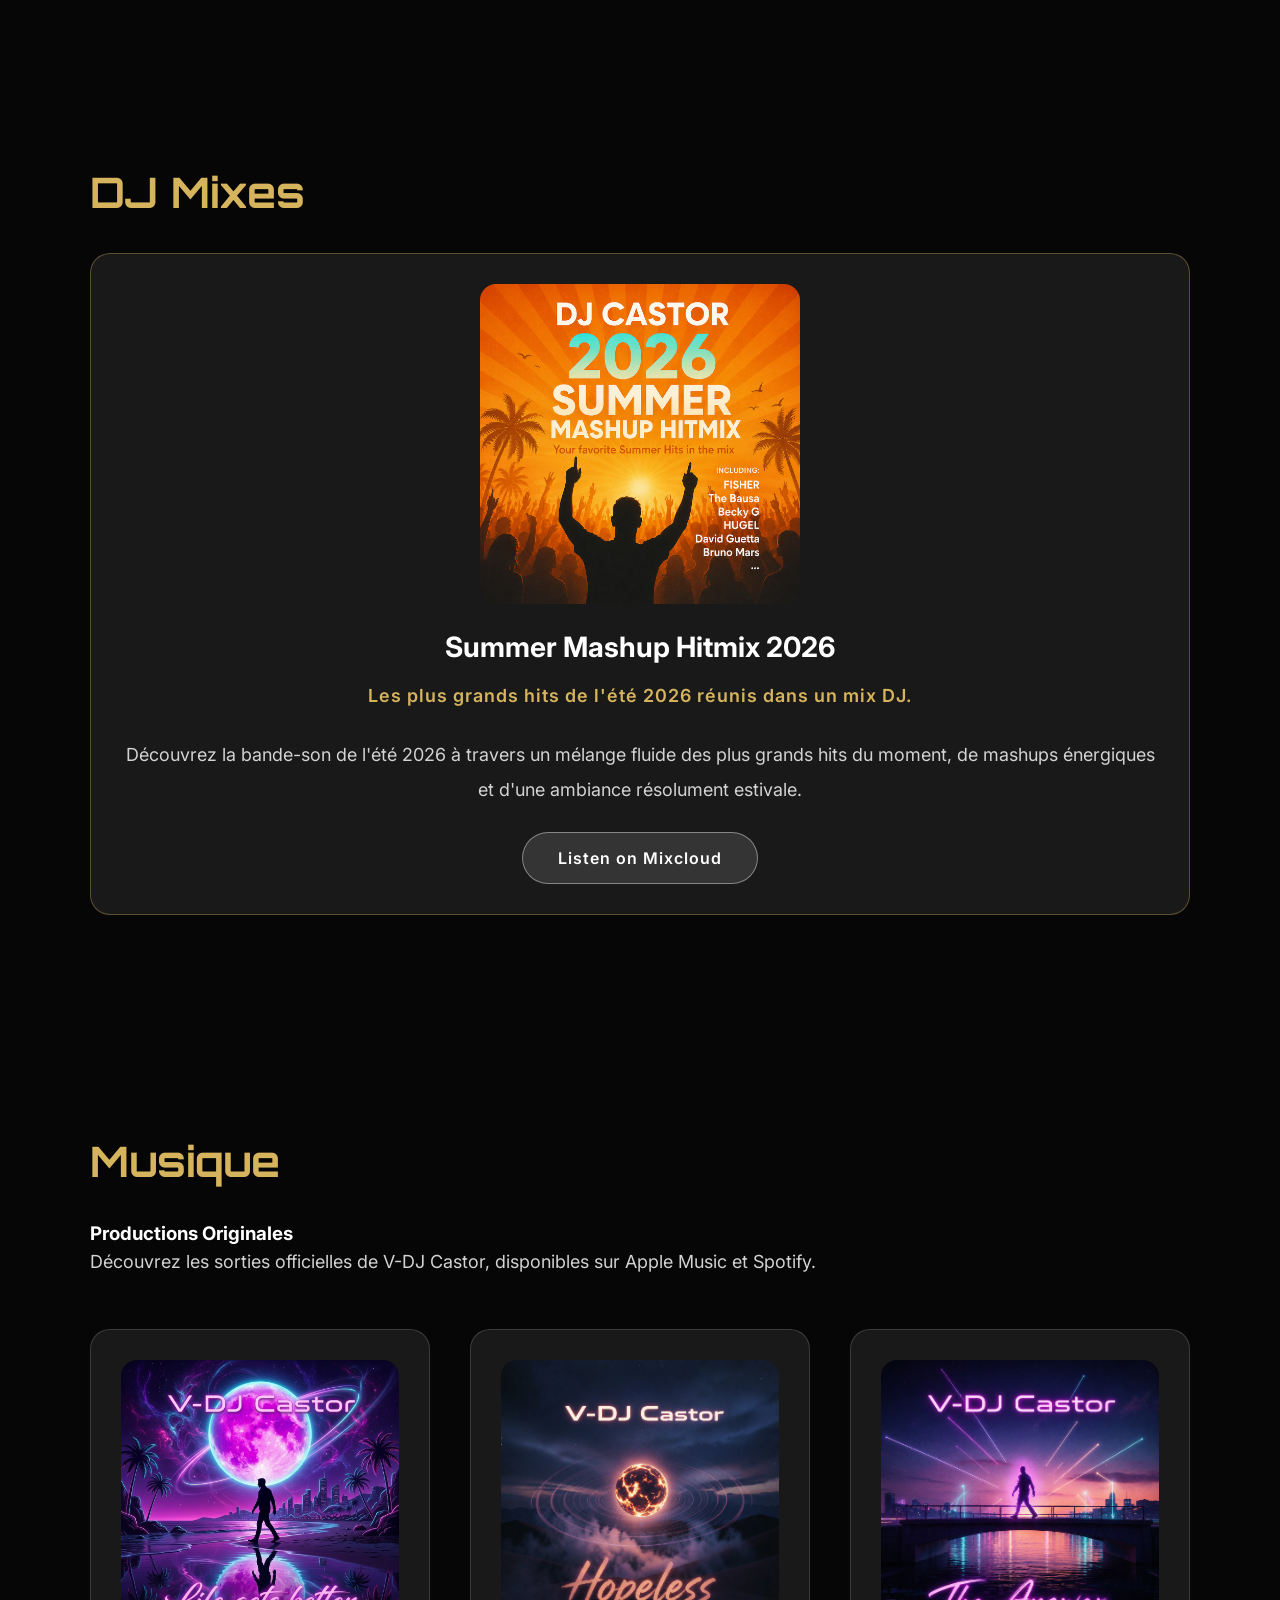
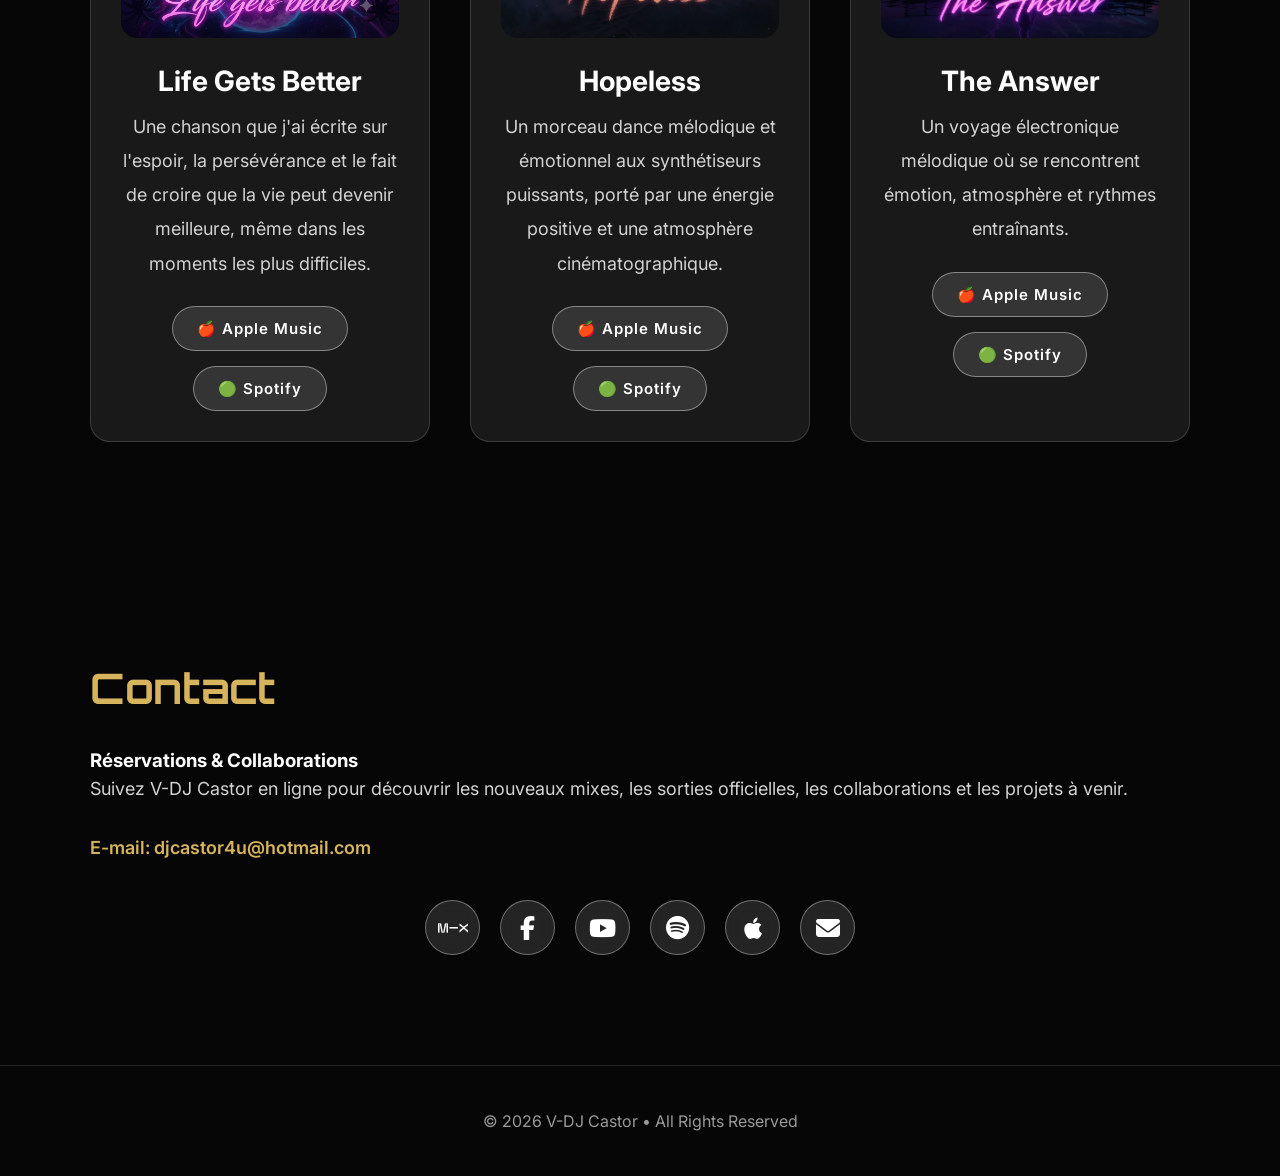
==== commit efb328e3: "Translate song descriptions to French Translated English descriptions of songs to French, enhancing " ====
--- a/fr.html
+++ b/fr.html
@@ -179,6 +179,42 @@
 
         <div class="release-grid">
 
+<div class="release-card">
+
+    <img src="Life gets better coverart.png" alt="Life Gets Better cover artwork">
+
+    <h3>Life Gets Better</h3>
+
+    <p>
+
+        Une chanson que j'ai écrite sur l'espoir, la persévérance
+        et le fait de croire que la vie peut devenir meilleure,
+        même dans les moments les plus difficiles.
+
+    </p>
+
+    <div class="release-buttons">
+
+        <a href="https://music.apple.com/be/album/life-gets-better-single/6794490941?l=nl"
+           target="_blank"
+           class="btn">
+
+            🍎 Apple Music
+
+        </a>
+
+        <a href="https://open.spotify.com/album/3ai1SmTpTmbQiab7pKF4XV?si=S4egUU9FRF--j6N915HQ9w"
+           target="_blank"
+           class="btn">
+
+            🟢 Spotify
+
+        </a>
+
+    </div>
+
+</div>
+
             <div class="release-card">
 
                 <img src="Hopeless cover art.png" alt="Hopeless cover artwork">
@@ -187,8 +223,8 @@
 
                 <p>
 
-                    An emotional melodic dance track with powerful synths,
-                    uplifting energy and a cinematic atmosphere.
+                    Un morceau dance mélodique et émotionnel aux synthétiseurs puissants, porté
+                    par une énergie positive et une atmosphère cinématographique.
 
                 </p>
 
@@ -222,8 +258,8 @@
 
                 <p>
 
-                    A melodic electronic journey combining emotion,
-                    atmosphere and driving rhythms.
+                    Un voyage électronique mélodique où se rencontrent émotion, 
+                    atmosphère et rythmes entraînants.
 
                 </p>
 
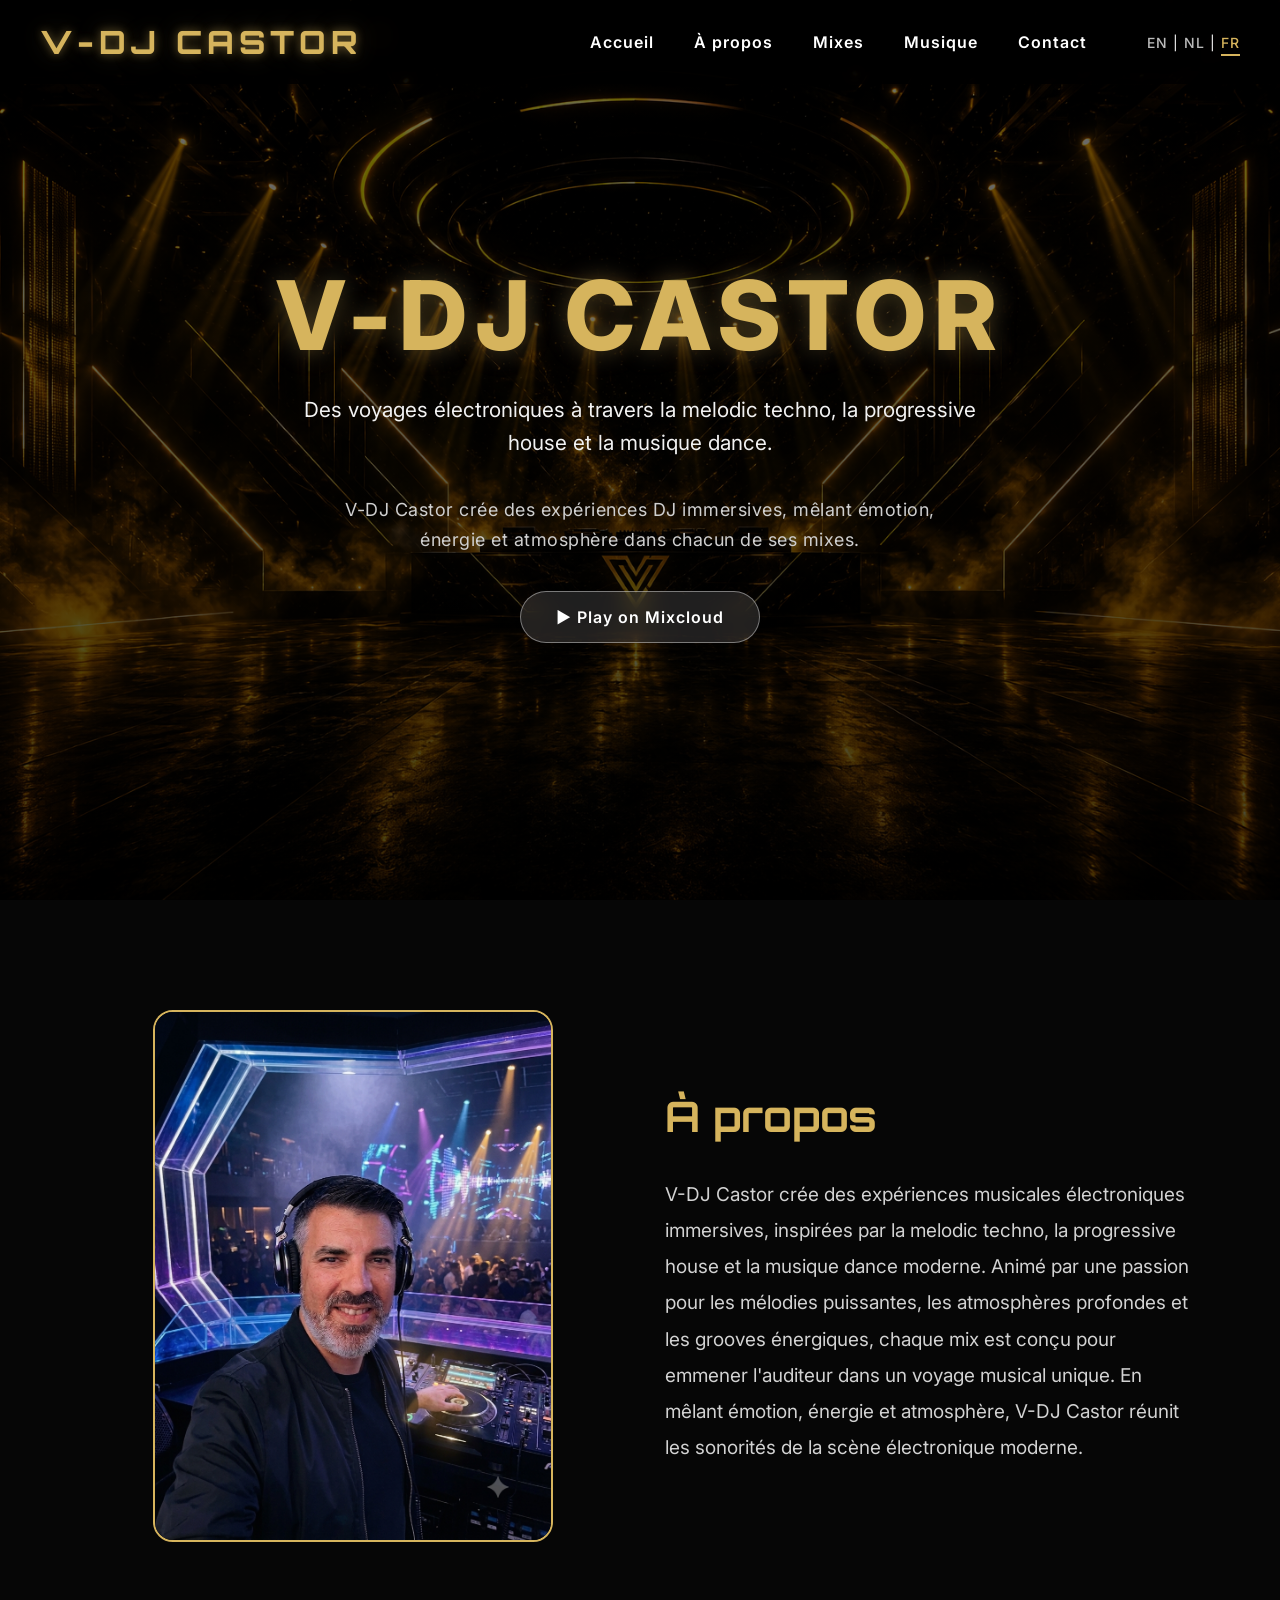
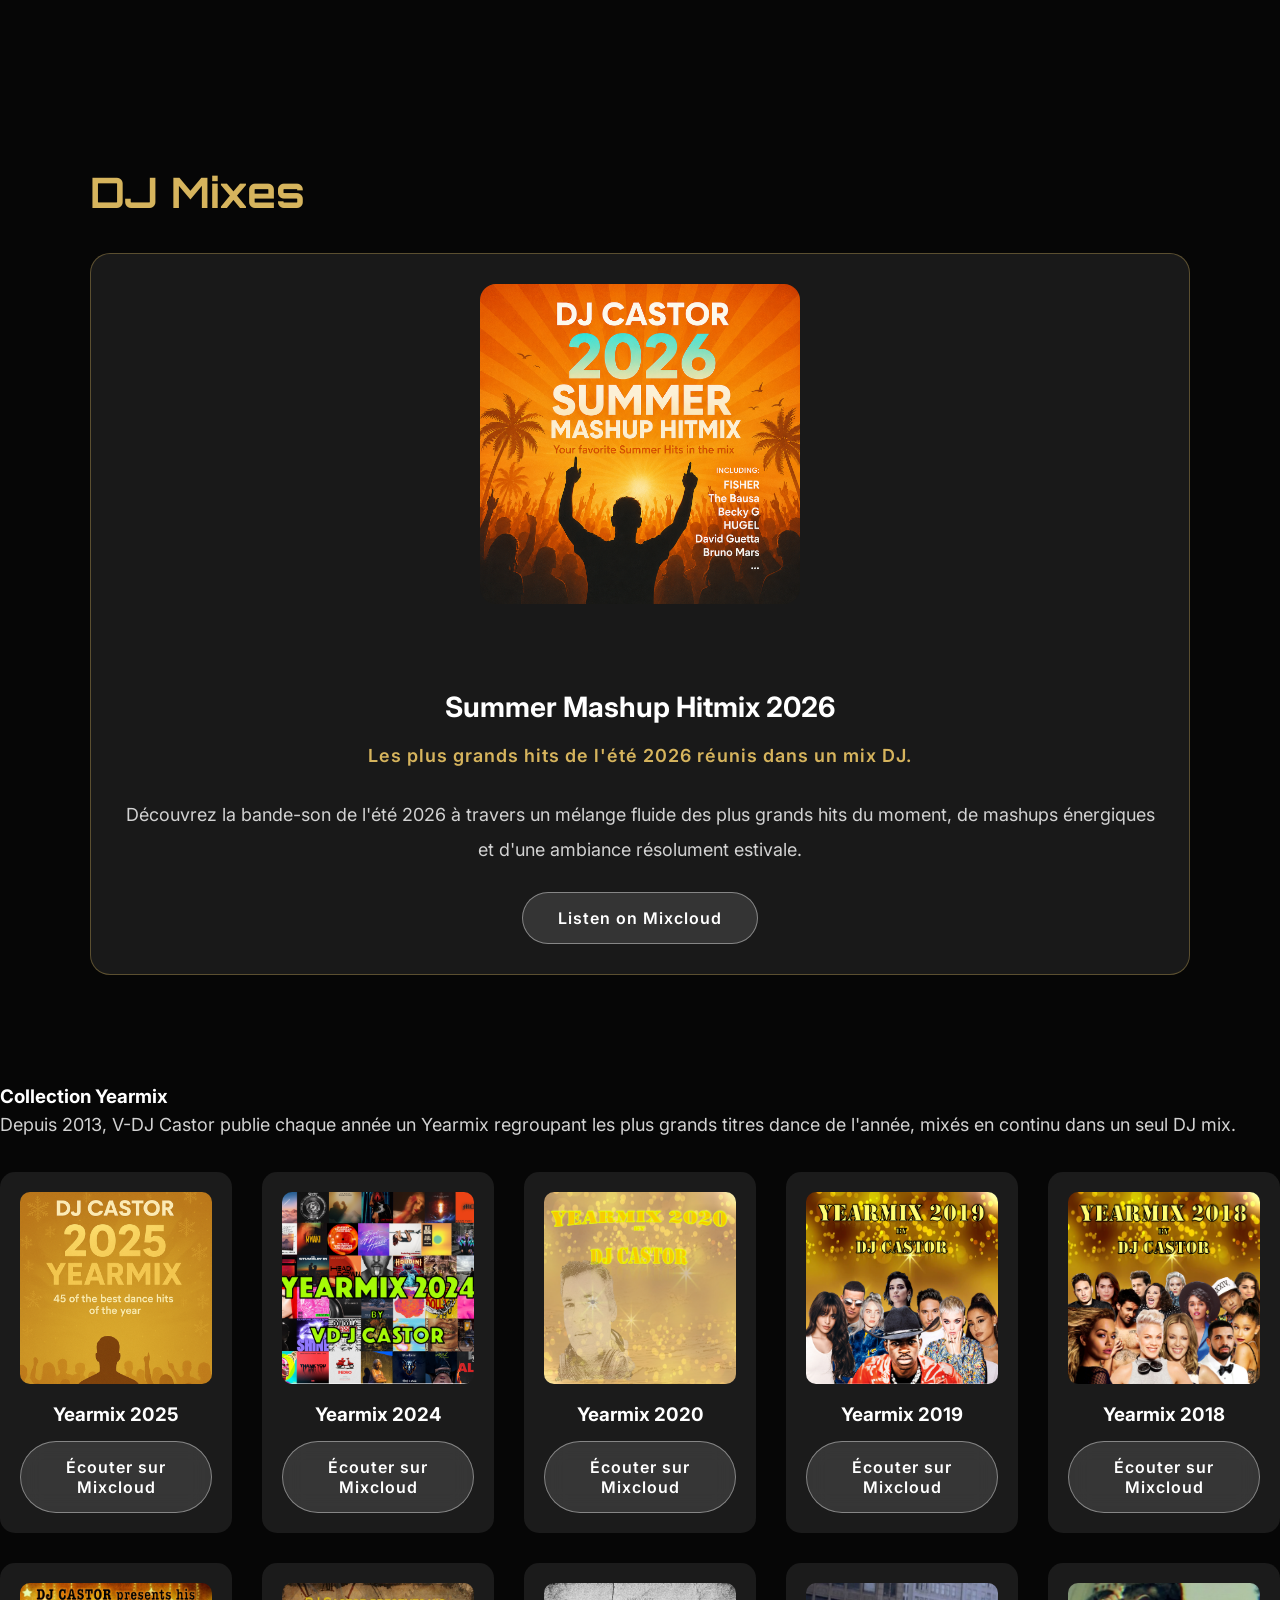
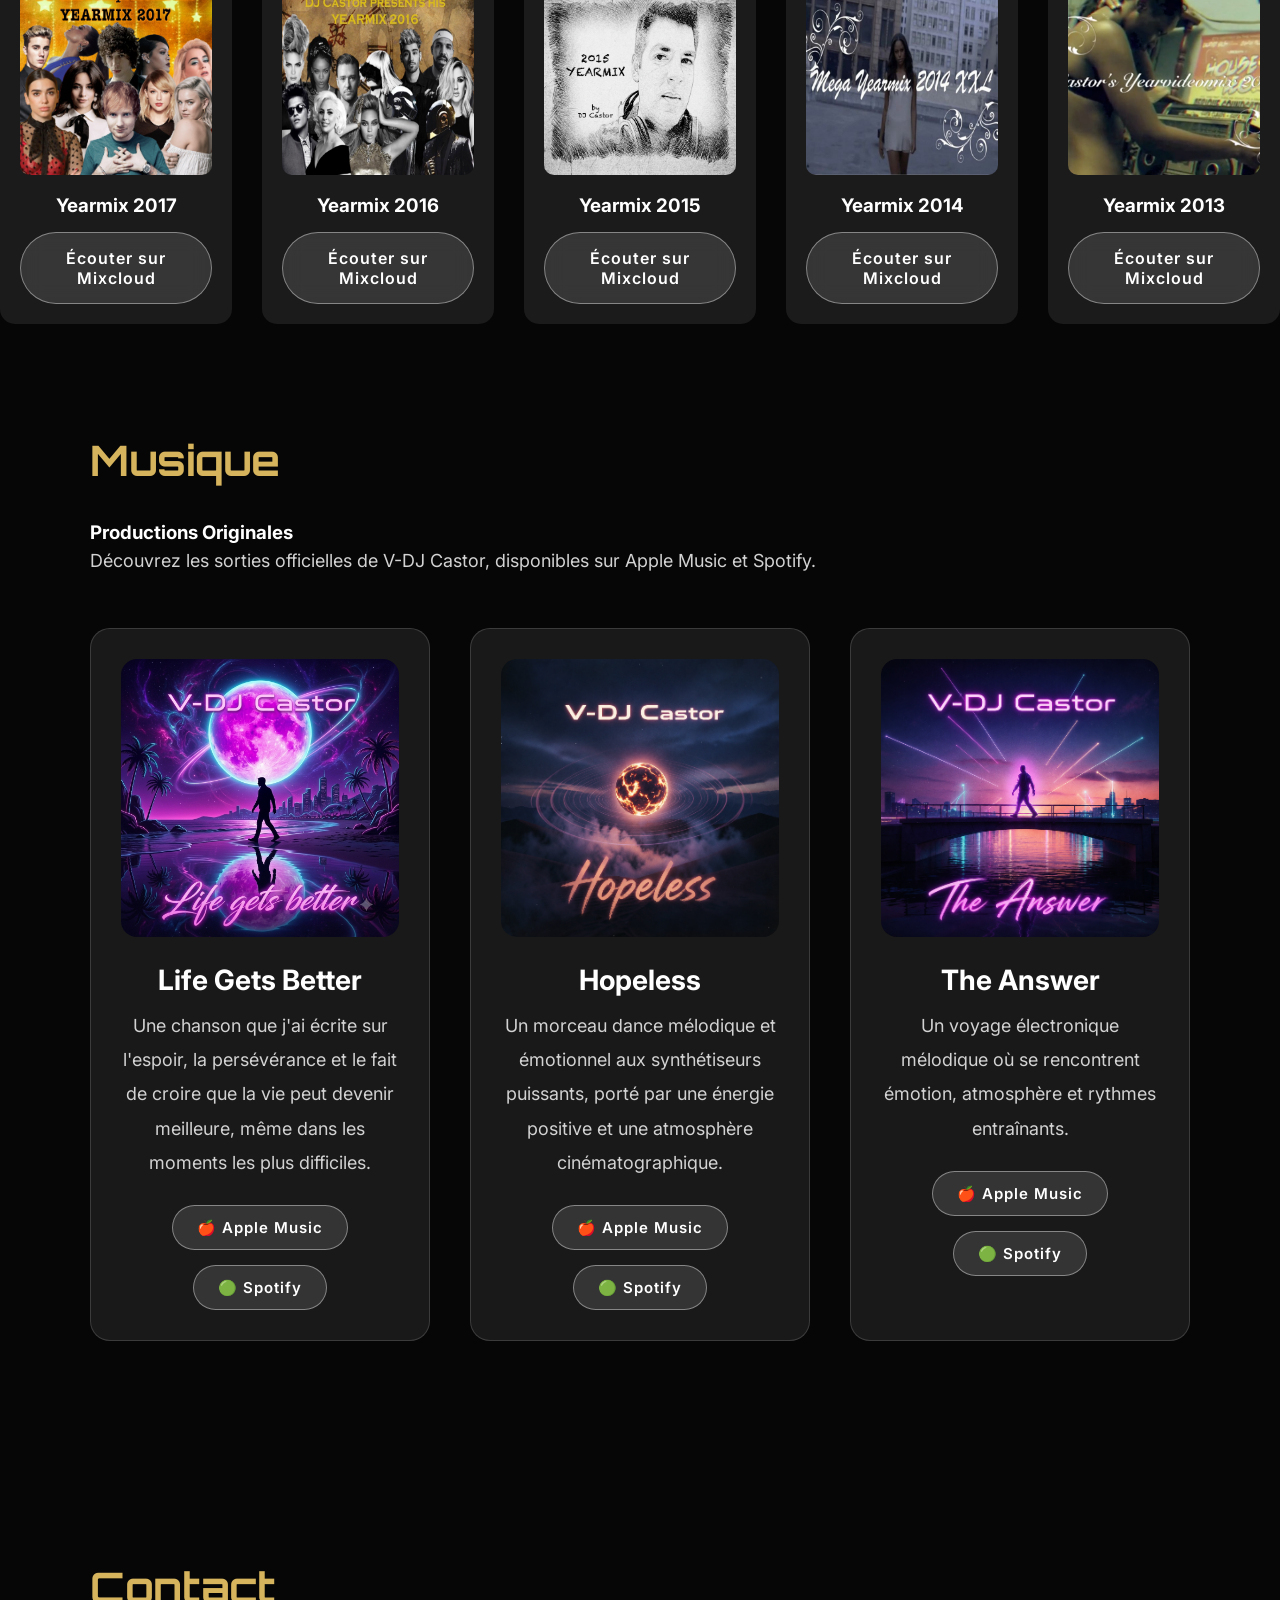
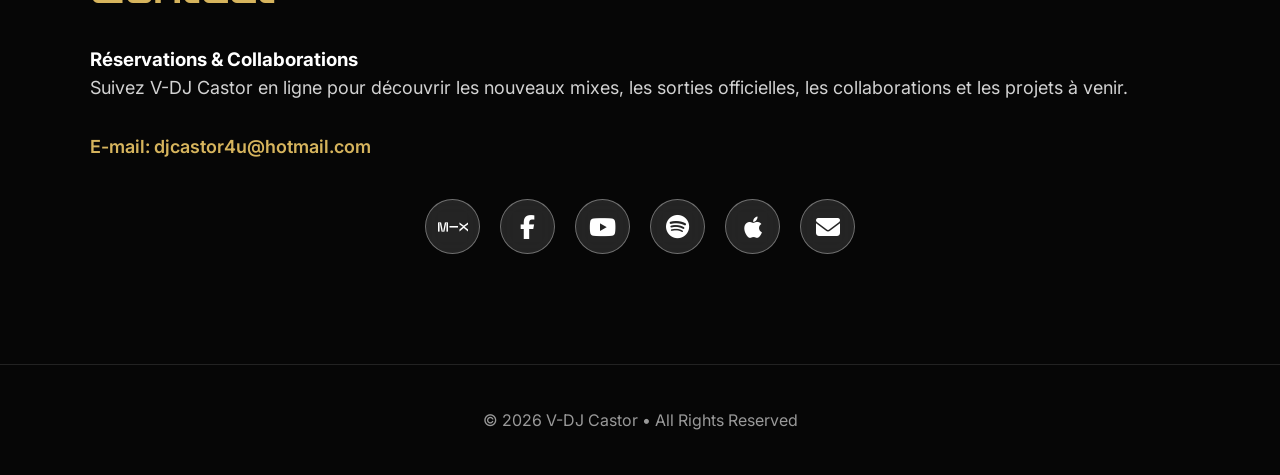
==== commit c63e2507: "Add Yearmix collection section to fr.html Added Yearmix collection section with links and images for" ====
--- a/fr.html
+++ b/fr.html
@@ -160,7 +160,102 @@
 
 </section>
 
-
+<!-- ==========================
+     Yearmix Collection
+========================== -->
+
+<h3>Collection Yearmix</h3>
+
+<p>
+
+    Depuis 2013, V-DJ Castor publie chaque année un Yearmix regroupant
+    les plus grands titres dance de l'année, mixés en continu dans un seul DJ mix.
+
+</p>
+
+<div class="yearmix-grid">
+
+    <div class="yearmix-card">
+        <img src="yearmix-2025.png" alt="Yearmix 2025 cover artwork">
+        <h3>Yearmix 2025</h3>
+        <a href="https://www.mixcloud.com/vdjcastor/yearmix-2025/" target="_blank" class="btn">
+            Écouter sur Mixcloud
+        </a>
+    </div>
+
+    <div class="yearmix-card">
+        <img src="yearmix-2024.png" alt="Yearmix 2024 cover artwork">
+        <h3>Yearmix 2024</h3>
+        <a href="https://www.mixcloud.com/vdjcastor/yearmix-2024/" target="_blank" class="btn">
+            Écouter sur Mixcloud
+        </a>
+    </div>
+
+    <div class="yearmix-card">
+        <img src="yearmix-2020.png" alt="Yearmix 2020 cover artwork">
+        <h3>Yearmix 2020</h3>
+        <a href="https://www.mixcloud.com/vdjcastor/yearmix-2020/" target="_blank" class="btn">
+            Écouter sur Mixcloud
+        </a>
+    </div>
+
+    <div class="yearmix-card">
+        <img src="yearmix-2019.png" alt="Yearmix 2019 cover artwork">
+        <h3>Yearmix 2019</h3>
+        <a href="https://www.mixcloud.com/vdjcastor/yearmix-2019/" target="_blank" class="btn">
+            Écouter sur Mixcloud
+        </a>
+    </div>
+
+    <div class="yearmix-card">
+        <img src="yearmix-2018.png" alt="Yearmix 2018 cover artwork">
+        <h3>Yearmix 2018</h3>
+        <a href="https://www.mixcloud.com/vdjcastor/yearmix-2018/" target="_blank" class="btn">
+            Écouter sur Mixcloud
+        </a>
+    </div>
+
+    <div class="yearmix-card">
+        <img src="yearmix-2017.png" alt="Yearmix 2017 cover artwork">
+        <h3>Yearmix 2017</h3>
+        <a href="https://www.mixcloud.com/vdjcastor/yearmix-2017/" target="_blank" class="btn">
+            Écouter sur Mixcloud
+        </a>
+    </div>
+
+    <div class="yearmix-card">
+        <img src="yearmix-2016.png" alt="Yearmix 2016 cover artwork">
+        <h3>Yearmix 2016</h3>
+        <a href="https://www.mixcloud.com/vdjcastor/yearmix-2016/" target="_blank" class="btn">
+            Écouter sur Mixcloud
+        </a>
+    </div>
+
+    <div class="yearmix-card">
+        <img src="yearmix-2015.png" alt="Yearmix 2015 cover artwork">
+        <h3>Yearmix 2015</h3>
+        <a href="https://www.mixcloud.com/vdjcastor/yearmix2015/" target="_blank" class="btn">
+            Écouter sur Mixcloud
+        </a>
+    </div>
+
+    <div class="yearmix-card">
+        <img src="yearmix-2014.png" alt="Yearmix 2014 cover artwork">
+        <h3>Yearmix 2014</h3>
+        <a href="https://www.mixcloud.com/vdjcastor/megayearmix2014xxl/" target="_blank" class="btn">
+            Écouter sur Mixcloud
+        </a>
+    </div>
+
+    <div class="yearmix-card">
+        <img src="yearmix-2013.png" alt="Yearmix 2013 cover artwork">
+        <h3>Yearmix 2013</h3>
+        <a href="https://www.mixcloud.com/vdjcastor/yearmix2013/" target="_blank" class="btn">
+            Écouter sur Mixcloud
+        </a>
+    </div>
+
+</div>
 
 <section id="music">
 
--- a/css/style.css
+++ b/css/style.css
@@ -524,18 +524,12 @@
 
 }
 
-.release-card img{
-
+.release-card img {
     width:100%;
-
     max-width:320px;
-
     border-radius:16px;
-
     margin-bottom:22px;
-
-    transition:.35s ease;
-
+    transition:transform .35s ease;
 }
 
 .release-card:hover img{
@@ -581,12 +575,6 @@
 .release-card{
 
     overflow:hidden;
-
-}
-
-.release-card img{
-
-    transition:transform .35s ease;
 
 }
 
@@ -733,3 +721,54 @@
     }
 
 }
+    
+/* ==========================
+   Yearmix Collection
+========================== */
+
+.yearmix-grid {
+    display:grid;
+    grid-template-columns:repeat(auto-fit,minmax(220px,1fr));
+    gap:30px;
+    margin-top:30px;
+}
+
+.yearmix-card {
+    background:#1b1b1b;
+    border-radius:15px;
+    padding:20px;
+    text-align:center;
+    transition:transform .3s ease, box-shadow .3s ease;
+}
+
+.yearmix-card:hover {
+    transform:translateY(-6px);
+    box-shadow:0 8px 20px rgba(0,0,0,.4);
+}
+
+.yearmix-card img {
+    width:100%;
+    aspect-ratio:1 / 1;
+    object-fit:cover;
+    border-radius:10px;
+    margin-bottom:15px;
+}
+
+.yearmix-card h3 {
+    margin-bottom:15px;
+}
+   /* ==========================
+   Yearmix Collection title
+========================== */
+
+#mixes h3 {
+    margin-top: 60px;
+    margin-bottom: 15px;
+    text-align: center;
+}
+
+#mixes > .container > p {
+    text-align: center;
+    max-width:1300px;
+    margin: 0 auto 40px;
+}
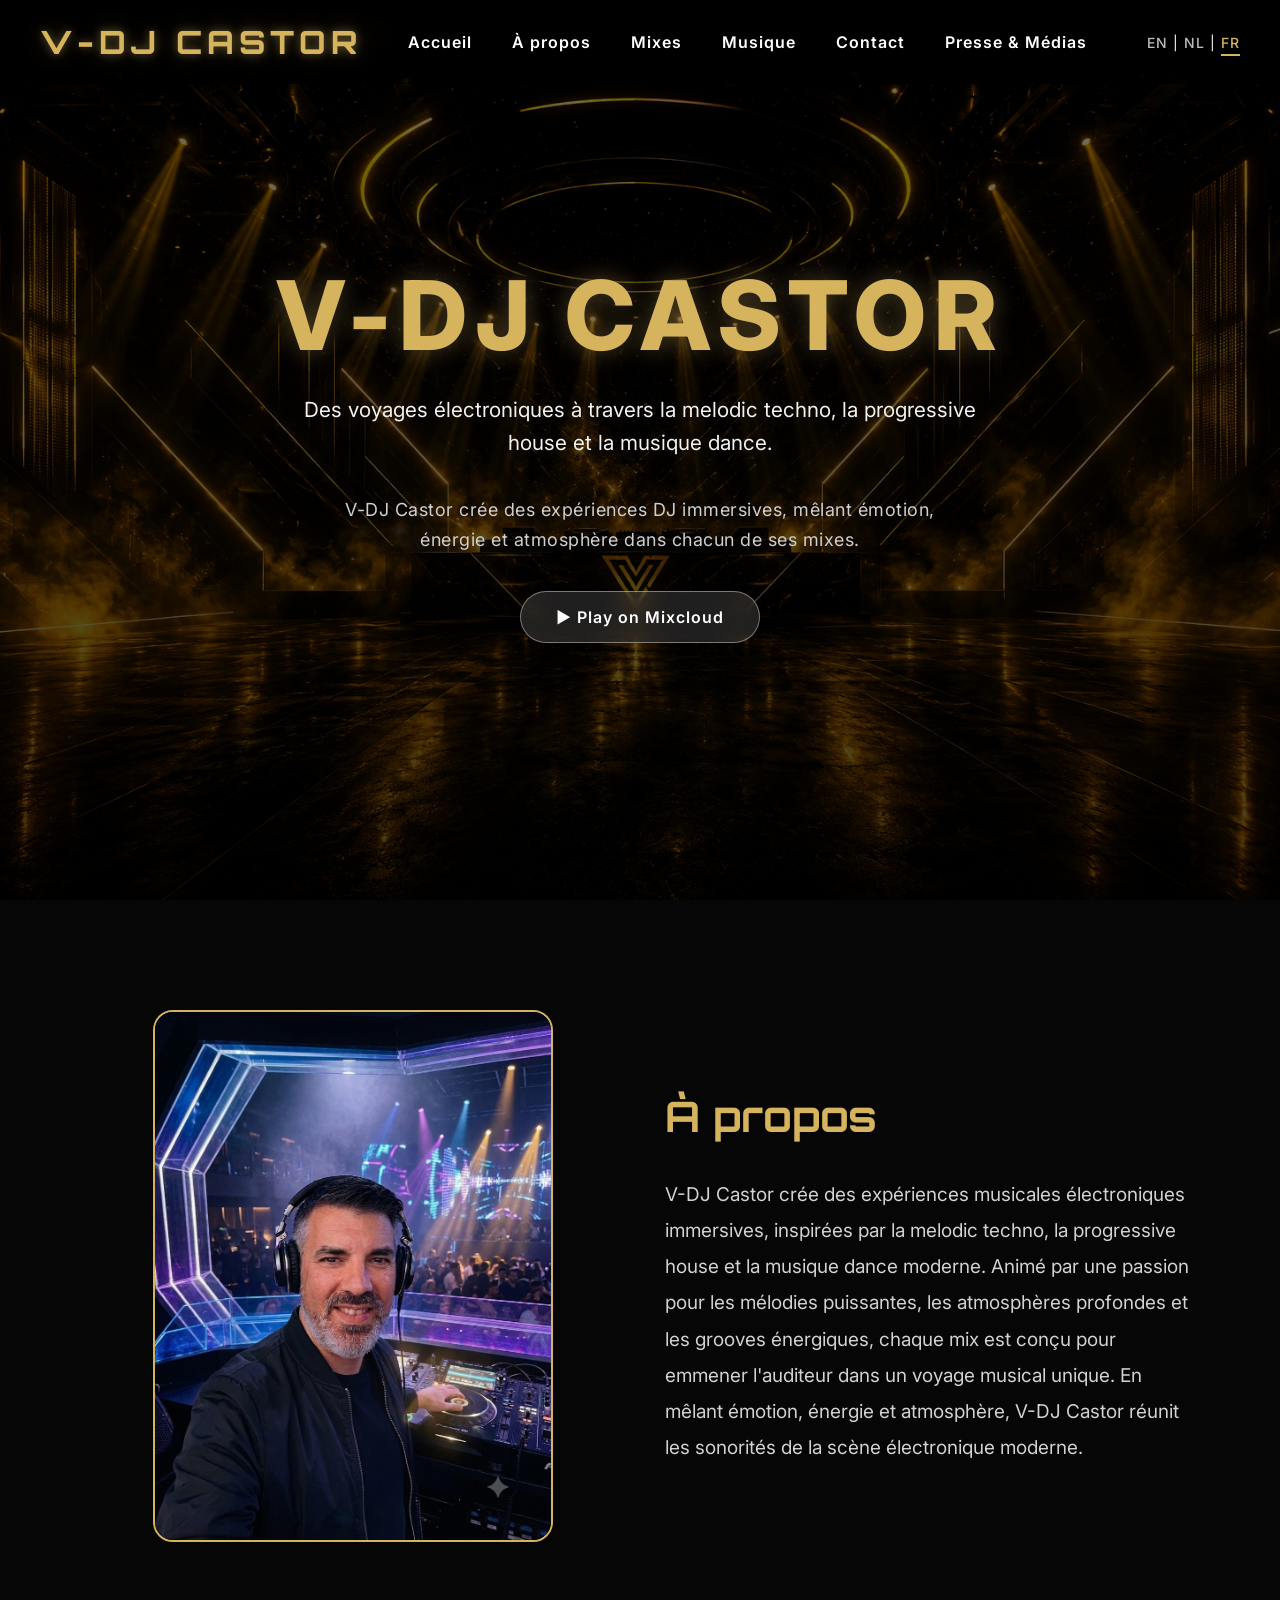
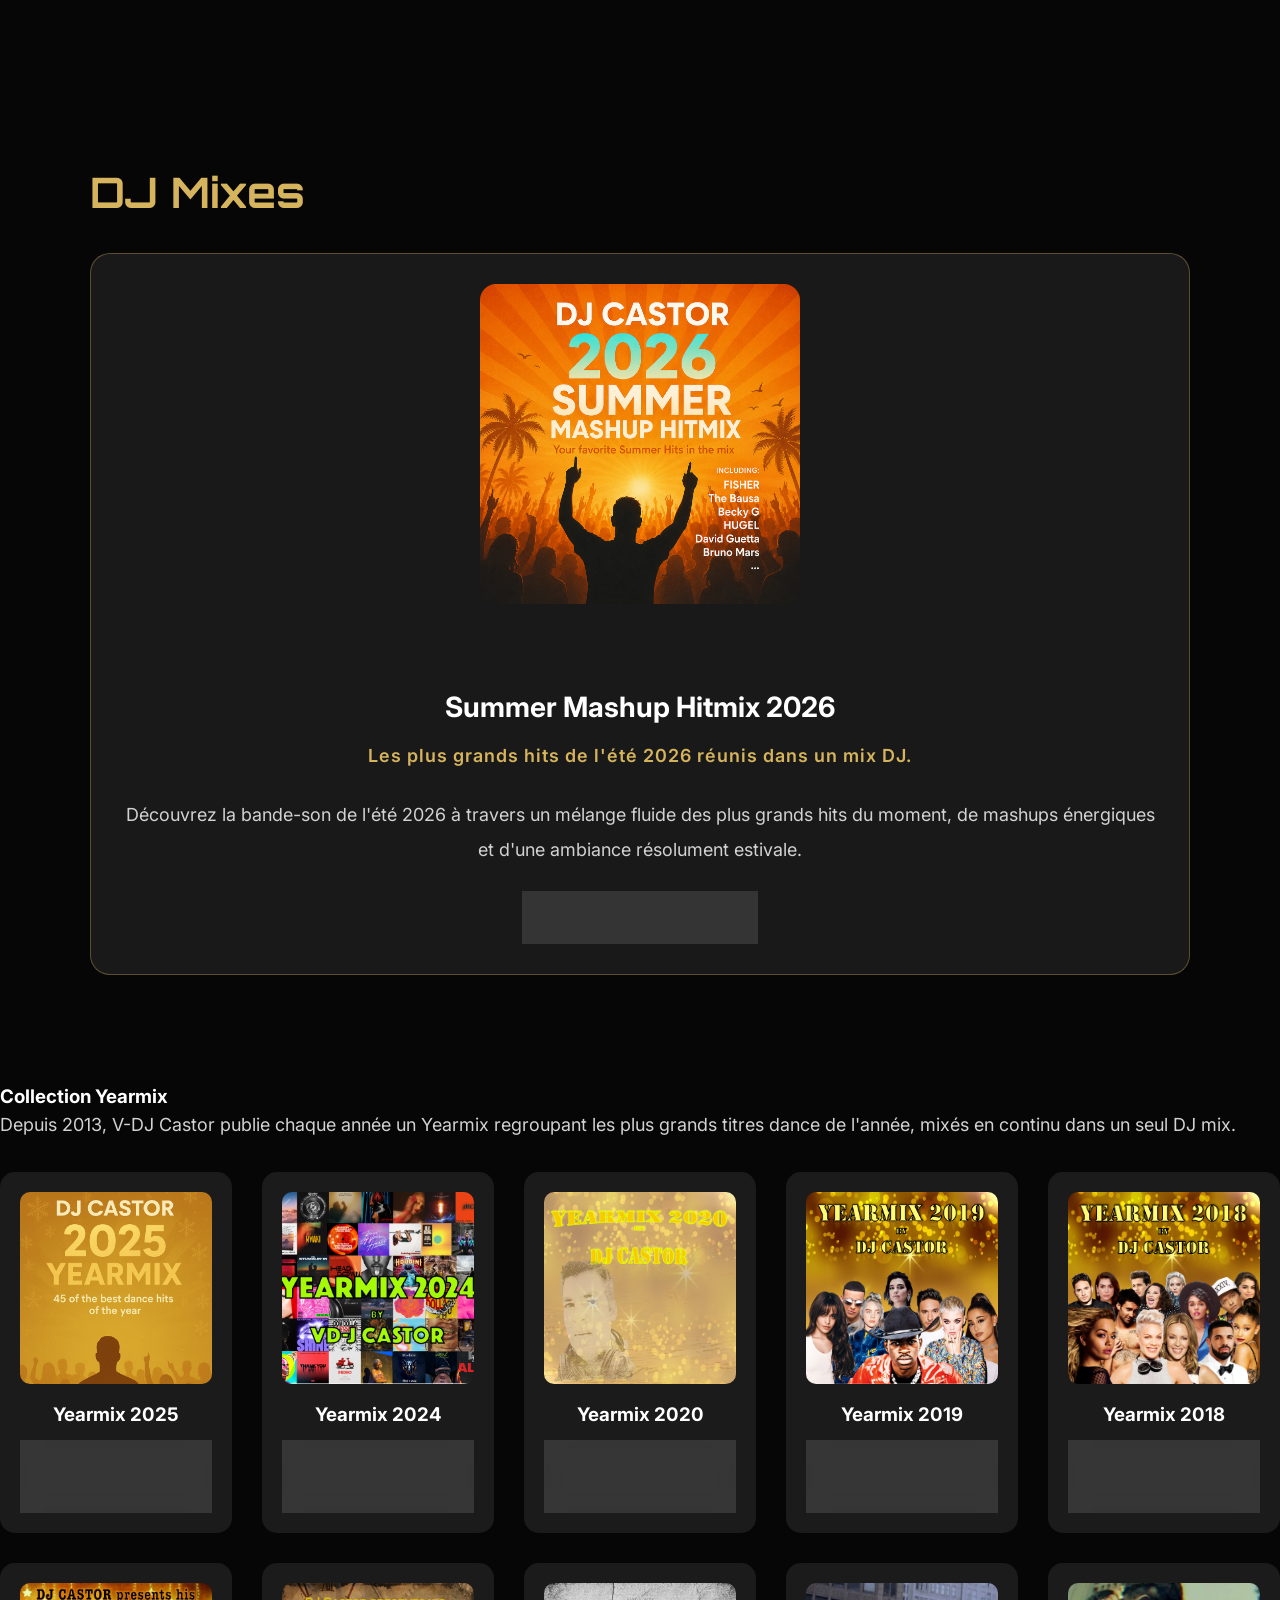
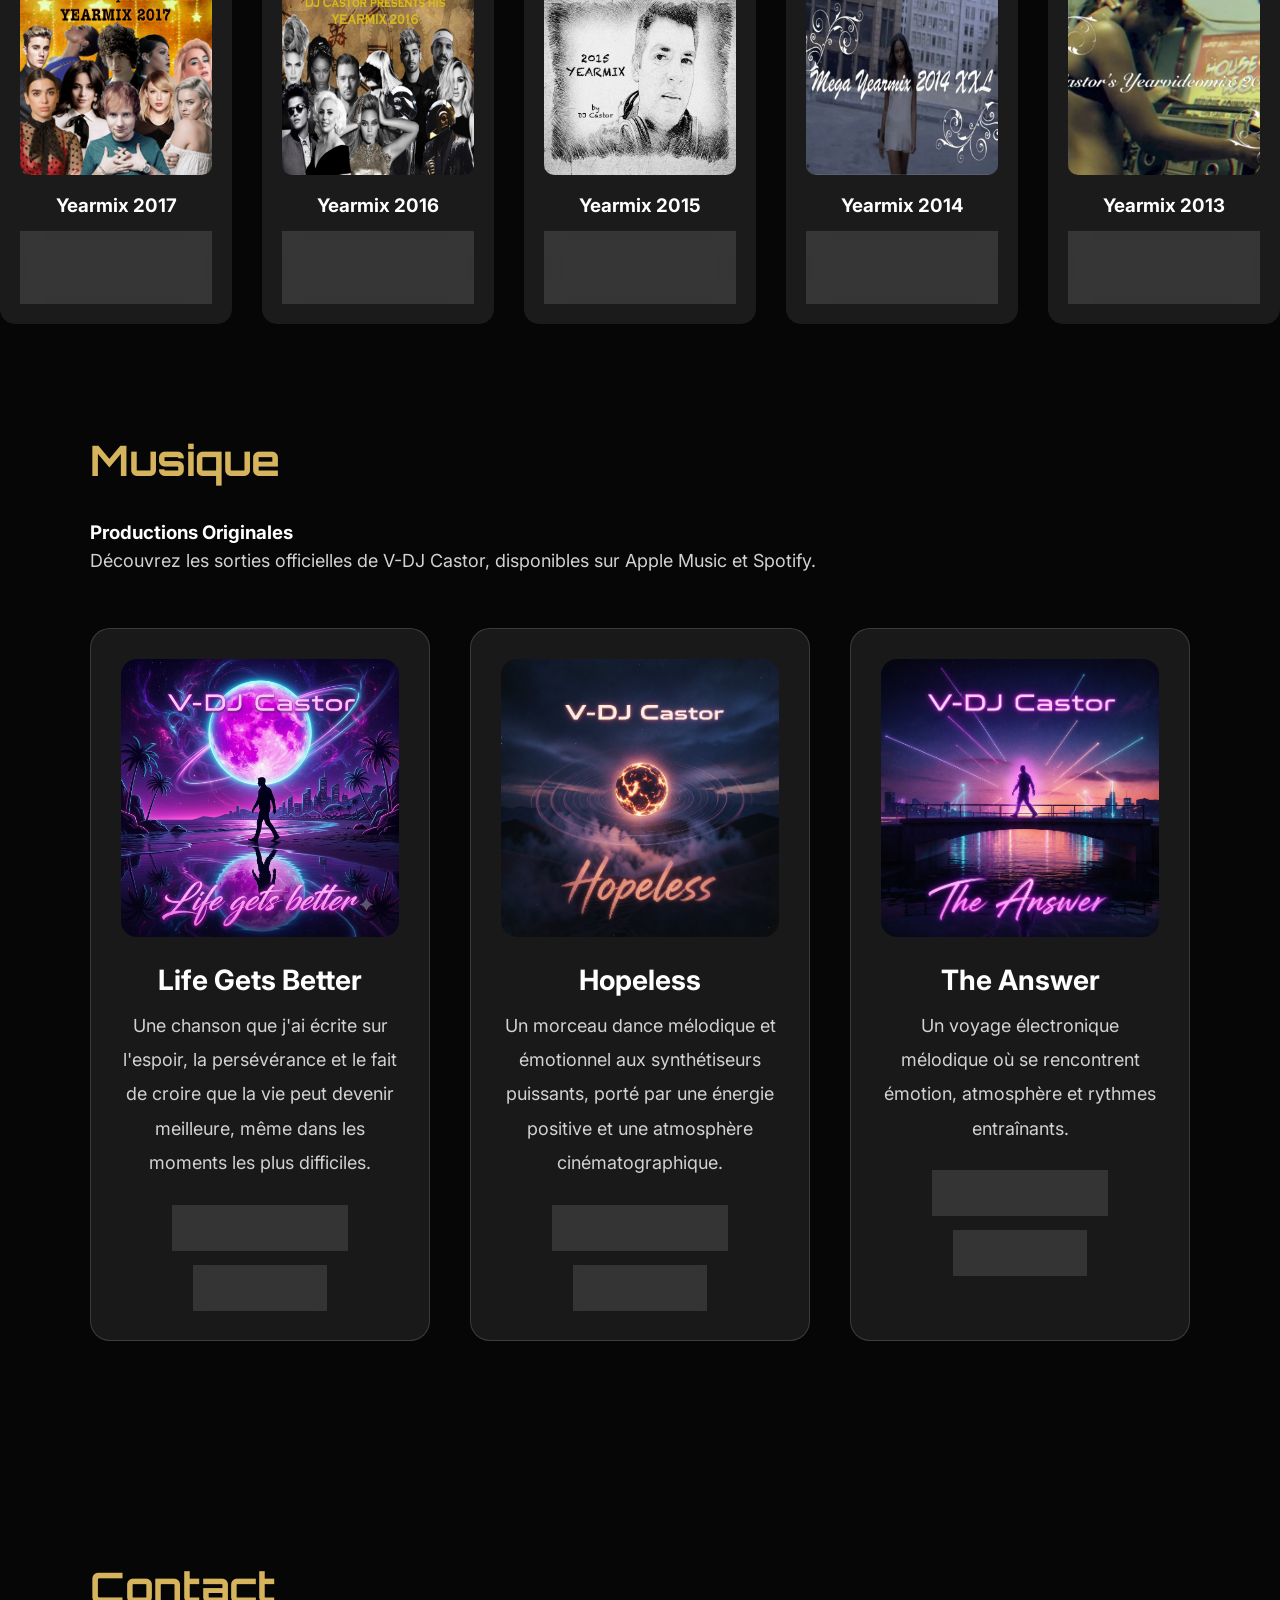
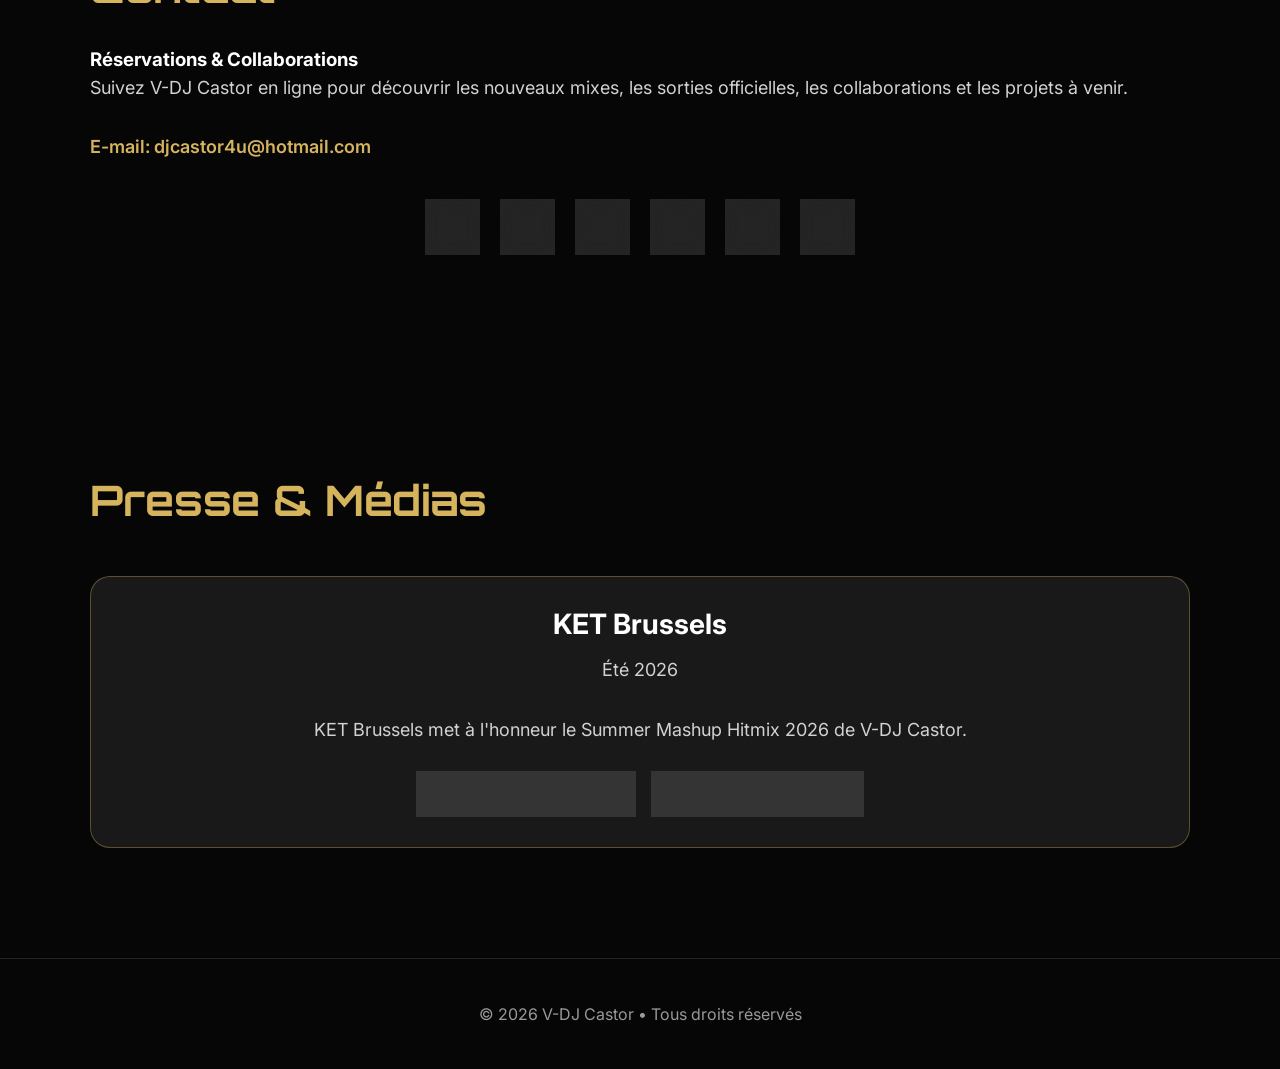
==== commit 8b93e928: "Add press section and update footer text" ====
--- a/fr.html
+++ b/fr.html
@@ -31,6 +31,7 @@
     <li><a href="#mixes">Mixes</a></li>
     <li><a href="#music">Musique</a></li>
     <li><a href="#contact">Contact</a></li>
+    <li><a href="#press">Presse & Médias</a></li>
 
     <li class="language">
         <a href="index.html">EN</a> |
@@ -439,10 +440,50 @@
 </section>
 
 
+<!-- ===========================
+     PRESSE & MÉDIAS
+=========================== -->
+
+<section id="press">
+
+    <div class="container">
+
+        <h2>Presse & Médias</h2>
+
+<div class="press-grid">
+
+    <div class="press-card">
+
+        <h3>KET Brussels</h3>
+
+        <p class="press-date">Été 2026</p>
+
+        <p>
+            KET Brussels met à l'honneur le Summer Mashup Hitmix 2026 de V-DJ Castor.
+        </p>
+
+<div class="press-buttons">
+
+    <a href="https://ket.brussels/2026/07/12/summer-mashup-hitmix-2026-28-tracks-of-pure-sunshine-by-v-dj-castor/" target="_blank" class="btn">
+        Lire l'article en ligne
+    </a>
+
+    <a href="ket-brussels-summer-mashup-hitmix-2026.pdf" target="_blank" class="btn">
+        Lire l'article en PDF
+    </a>
+
+</div>
+
+    </div>
+
+</div>
+
+</section>
 
 <footer>
 
-    © 2026 V-DJ Castor • All Rights Reserved
+    © 2026 V-DJ Castor • Tous droits réservés
+
 
 </footer>
 
--- a/css/style.css
+++ b/css/style.css
@@ -374,25 +374,21 @@
 
 @media(max-width:900px){
 
-.menu{
-
-display:none;
-
-}
-
-.hero h1{
-
-font-size:52px;
-
-letter-spacing:3px;
-
-}
-
-.tagline{
-
-    font-size:18px;
-
-}
+    .menu{
+        display:flex;
+        flex-wrap:wrap;
+        justify-content:center;
+        gap:15px;
+    }
+
+    .hero h1{
+        font-size:52px;
+        letter-spacing:3px;
+    }
+
+    .tagline{
+        font-size:18px;
+    }
 
 }
 /* ===========================
@@ -720,6 +716,18 @@
         max-width: 300px;
     }
 
+    .navbar {
+        flex-direction: column;
+        gap: 20px;
+        padding: 20px;
+    }
+
+    .menu {
+        flex-wrap: wrap;
+        justify-content: center;
+        gap: 15px;
+    }
+
 }
     
 /* ==========================
@@ -772,3 +780,56 @@
     max-width:1300px;
     margin: 0 auto 40px;
 }
+
+/* ==========================
+   Press & Media
+========================== */
+
+.press-grid {
+    display: grid;
+    grid-template-columns: repeat(auto-fit, minmax(320px, 1fr));
+    gap: 40px;
+    margin-top: 50px;
+}
+
+.press-card {
+    background: rgba(255,255,255,.08);
+    border: 1px solid rgba(214,180,93,.35);
+    border-radius: 20px;
+    padding: 30px;
+    text-align: center;
+    transition: .35s ease;
+}
+
+.press-card:hover {
+    transform: translateY(-8px);
+    box-shadow: 0 0 30px rgba(214,180,93,.20);
+}
+
+.press-card img {
+    width: 100%;
+    max-width: 500px;
+    border-radius: 16px;
+    margin-bottom: 22px;
+}
+
+.press-card h3 {
+    margin-bottom: 12px;
+    font-size: 28px;
+}
+
+.press-card p {
+    margin-bottom: 25px;
+}
+
+.press-buttons {
+    display: flex;
+    justify-content: center;
+    gap: 15px;
+    flex-wrap: wrap;
+}
+
+.press-buttons .btn {
+    padding: 12px 24px;
+    font-size: 15px;
+}
